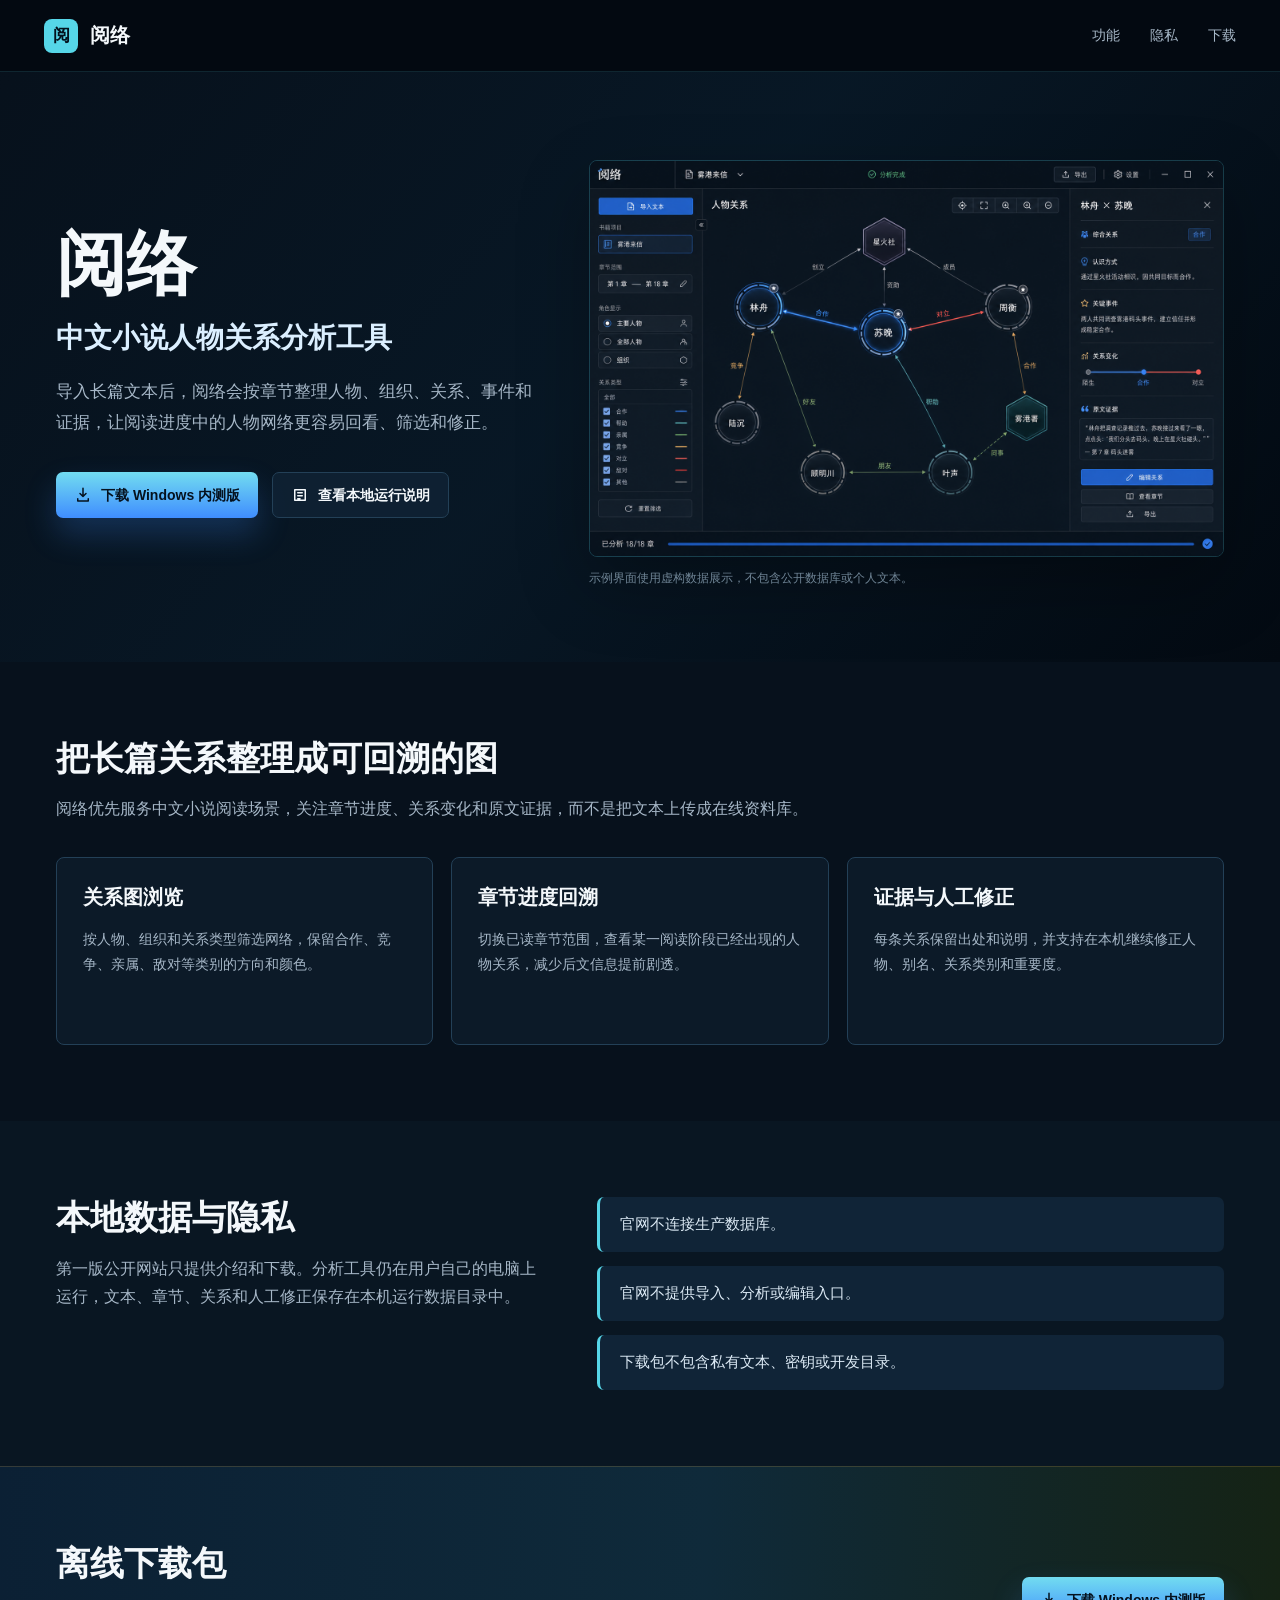
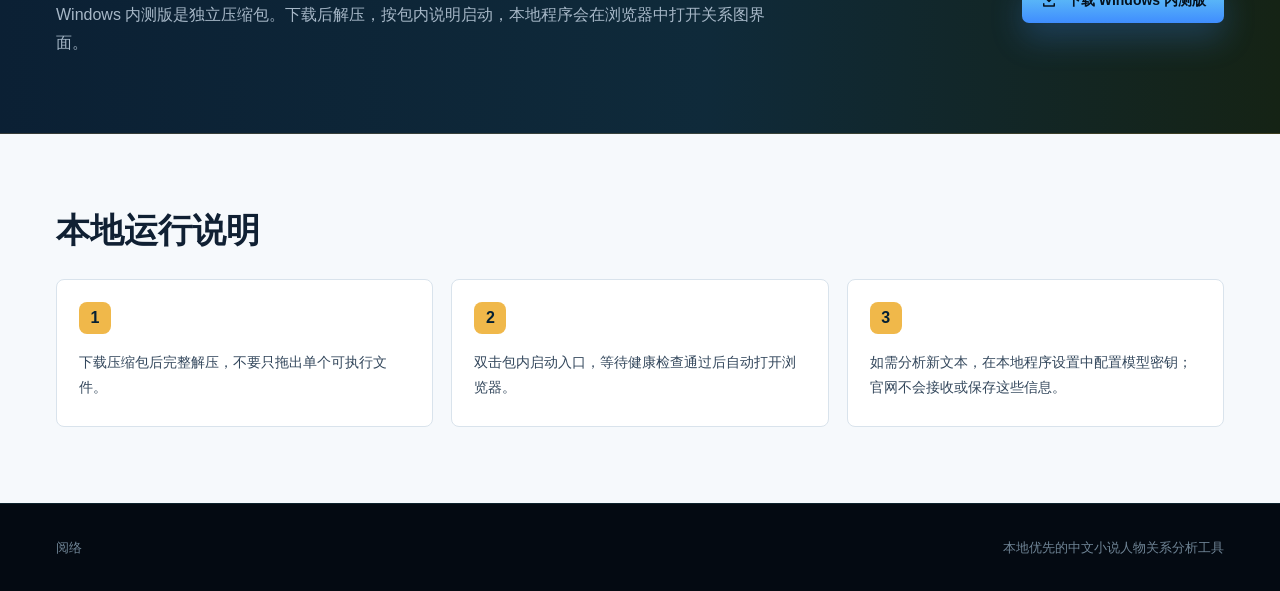
==== index.html @ 1b4cec9a "Publish yueluo.net.cn static site" ====
<!doctype html>
<html lang="zh-CN">
  <head>
    <meta charset="utf-8">
    <meta name="viewport" content="width=device-width, initial-scale=1">
    <title>阅络 - 中文小说人物关系分析工具</title>
    <meta name="description" content="阅络是一款本地运行的中文小说人物关系分析工具，支持章节解析、关系图浏览、阅读进度回溯和 Windows 内测版下载。">
    <meta name="robots" content="index, follow">
    <link rel="canonical" href="https://yueluo.net.cn/">
    <meta property="og:type" content="website">
    <meta property="og:site_name" content="阅络">
    <meta property="og:title" content="阅络 - 中文小说人物关系分析工具">
    <meta property="og:description" content="本地运行的中文小说人物关系分析工具，面向长篇阅读、角色关系梳理和章节进度回溯。">
    <meta property="og:url" content="https://yueluo.net.cn/">
    <meta property="og:image" content="https://yueluo.net.cn/assets/yueluo-product-preview.png">
    <link rel="stylesheet" href="styles.css">
    <script type="application/ld+json">
      {
        "@context": "https://schema.org",
        "@type": "SoftwareApplication",
        "name": "阅络",
        "applicationCategory": "ProductivityApplication",
        "operatingSystem": "Windows",
        "description": "本地运行的中文小说人物关系分析工具，支持关系图浏览、章节进度回溯和离线下载。",
        "url": "https://yueluo.net.cn/",
        "downloadUrl": "https://yueluo.net.cn/downloads/阅络-latest.zip"
      }
    </script>
  </head>
  <body>
    <header class="site-header">
      <a class="brand" href="#top" aria-label="阅络首页">
        <span class="brand-mark" aria-hidden="true">阅</span>
        <span>阅络</span>
      </a>
      <nav class="site-nav" aria-label="主要导航">
        <a href="#features">功能</a>
        <a href="#privacy">隐私</a>
        <a href="#download">下载</a>
      </nav>
    </header>

    <main id="top">
      <section class="hero">
        <div class="hero-copy">
          <h1>阅络</h1>
          <p class="hero-lede">中文小说人物关系分析工具</p>
          <p class="hero-text">导入长篇文本后，阅络会按章节整理人物、组织、关系、事件和证据，让阅读进度中的人物网络更容易回看、筛选和修正。</p>
          <div class="hero-actions" aria-label="下载与说明">
            <a class="button button-primary" href="/downloads/阅络-latest.zip">
              <svg viewBox="0 0 24 24" aria-hidden="true"><path d="M12 3v11m0 0 4-4m-4 4-4-4M5 17v3h14v-3"/></svg>
              下载 Windows 内测版
            </a>
            <a class="button button-secondary" href="#local-run">
              <svg viewBox="0 0 24 24" aria-hidden="true"><path d="M5 5h14v14H5zM9 9h6M9 13h6M9 17h3"/></svg>
              查看本地运行说明
            </a>
          </div>
        </div>
        <figure class="product-frame">
          <img src="assets/yueluo-product-preview.png" alt="阅络关系图界面预览，展示人物节点、关系线和右侧证据面板">
          <figcaption>示例界面使用虚构数据展示，不包含公开数据库或个人文本。</figcaption>
        </figure>
      </section>

      <section id="features" class="section section-dark">
        <div class="section-heading">
          <h2>把长篇关系整理成可回溯的图</h2>
          <p>阅络优先服务中文小说阅读场景，关注章节进度、关系变化和原文证据，而不是把文本上传成在线资料库。</p>
        </div>
        <div class="feature-grid">
          <article class="feature-card">
            <h3>关系图浏览</h3>
            <p>按人物、组织和关系类型筛选网络，保留合作、竞争、亲属、敌对等类别的方向和颜色。</p>
          </article>
          <article class="feature-card">
            <h3>章节进度回溯</h3>
            <p>切换已读章节范围，查看某一阅读阶段已经出现的人物关系，减少后文信息提前剧透。</p>
          </article>
          <article class="feature-card">
            <h3>证据与人工修正</h3>
            <p>每条关系保留出处和说明，并支持在本机继续修正人物、别名、关系类别和重要度。</p>
          </article>
        </div>
      </section>

      <section id="privacy" class="section split-section">
        <div>
          <h2>本地数据与隐私</h2>
          <p>第一版公开网站只提供介绍和下载。分析工具仍在用户自己的电脑上运行，文本、章节、关系和人工修正保存在本机运行数据目录中。</p>
        </div>
        <ul class="privacy-list">
          <li>官网不连接生产数据库。</li>
          <li>官网不提供导入、分析或编辑入口。</li>
          <li>下载包不包含私有文本、密钥或开发目录。</li>
        </ul>
      </section>

      <section id="download" class="section download-panel">
        <div>
          <h2>离线下载包</h2>
          <p>Windows 内测版是独立压缩包。下载后解压，按包内说明启动，本地程序会在浏览器中打开关系图界面。</p>
        </div>
        <a class="button button-primary" href="/downloads/阅络-latest.zip">
          <svg viewBox="0 0 24 24" aria-hidden="true"><path d="M12 3v11m0 0 4-4m-4 4-4-4M5 17v3h14v-3"/></svg>
          下载 Windows 内测版
        </a>
      </section>

      <section id="local-run" class="section section-light">
        <h2>本地运行说明</h2>
        <div class="steps">
          <article>
            <strong>1</strong>
            <p>下载压缩包后完整解压，不要只拖出单个可执行文件。</p>
          </article>
          <article>
            <strong>2</strong>
            <p>双击包内启动入口，等待健康检查通过后自动打开浏览器。</p>
          </article>
          <article>
            <strong>3</strong>
            <p>如需分析新文本，在本地程序设置中配置模型密钥；官网不会接收或保存这些信息。</p>
          </article>
        </div>
      </section>
    </main>

    <footer class="site-footer">
      <span>阅络</span>
      <span>本地优先的中文小说人物关系分析工具</span>
    </footer>
  </body>
</html>
---- styles.css ----
:root {
  color-scheme: dark;
  --bg: #07111c;
  --bg-deep: #040a12;
  --panel: #0c1a28;
  --panel-soft: #102437;
  --line: #234057;
  --text: #f4f8fb;
  --muted: #a6b7c7;
  --subtle: #6f8495;
  --blue: #3f8dff;
  --cyan: #56d6e8;
  --amber: #f0b84a;
  --shadow: rgba(0, 0, 0, 0.28);
}

* {
  box-sizing: border-box;
}

html {
  scroll-behavior: smooth;
}

body {
  margin: 0;
  color: var(--text);
  background: var(--bg-deep);
  font-family: Inter, "Segoe UI", "Microsoft YaHei", Arial, sans-serif;
  letter-spacing: 0;
}

a {
  color: inherit;
  text-decoration: none;
}

.site-header {
  position: sticky;
  top: 0;
  z-index: 10;
  height: 72px;
  display: flex;
  align-items: center;
  justify-content: space-between;
  padding: 0 44px;
  background: rgba(4, 10, 18, 0.86);
  border-bottom: 1px solid rgba(86, 214, 232, 0.14);
  backdrop-filter: blur(18px);
}

.brand {
  display: inline-flex;
  align-items: center;
  gap: 12px;
  font-size: 20px;
  font-weight: 700;
}

.brand-mark {
  width: 34px;
  height: 34px;
  display: grid;
  place-items: center;
  color: #03111d;
  background: var(--cyan);
  border-radius: 8px;
  font-size: 17px;
  font-weight: 800;
}

.site-nav {
  display: flex;
  align-items: center;
  gap: 30px;
  color: var(--muted);
  font-size: 14px;
}

.site-nav a:hover,
.site-nav a:focus-visible {
  color: var(--text);
}

.hero {
  min-height: 590px;
  display: grid;
  grid-template-columns: minmax(360px, 0.86fr) minmax(520px, 1.14fr);
  gap: 54px;
  align-items: center;
  padding: 78px 56px 64px;
  background:
    linear-gradient(130deg, rgba(7, 17, 28, 0.98) 0%, rgba(8, 24, 38, 0.96) 48%, rgba(3, 10, 18, 1) 100%);
}

.hero-copy {
  max-width: 610px;
}

.hero h1 {
  margin: 0;
  font-size: 70px;
  line-height: 0.98;
  font-weight: 800;
}

.hero-lede {
  margin: 22px 0 0;
  color: #dbefff;
  font-size: 28px;
  line-height: 1.25;
  font-weight: 700;
}

.hero-text {
  margin: 22px 0 0;
  max-width: 560px;
  color: var(--muted);
  font-size: 17px;
  line-height: 1.8;
}

.hero-actions {
  margin-top: 34px;
  display: flex;
  flex-wrap: wrap;
  gap: 14px;
}

.button {
  min-height: 46px;
  display: inline-flex;
  align-items: center;
  justify-content: center;
  gap: 9px;
  padding: 0 18px;
  border-radius: 7px;
  font-size: 14px;
  font-weight: 700;
  line-height: 1;
  transition: transform 160ms ease, border-color 160ms ease, background 160ms ease;
}

.button svg {
  width: 18px;
  height: 18px;
  fill: none;
  stroke: currentColor;
  stroke-width: 2;
  stroke-linecap: round;
  stroke-linejoin: round;
}

.button:hover,
.button:focus-visible {
  transform: translateY(-1px);
}

.button-primary {
  color: #05121f;
  background: linear-gradient(180deg, #72dcf0 0%, #3f8dff 100%);
  box-shadow: 0 16px 32px rgba(63, 141, 255, 0.24);
}

.button-secondary {
  color: var(--text);
  border: 1px solid var(--line);
  background: rgba(16, 36, 55, 0.76);
}

.product-frame {
  margin: 0;
}

.product-frame img {
  width: 100%;
  display: block;
  aspect-ratio: 16 / 10;
  object-fit: cover;
  object-position: center;
  border: 1px solid rgba(86, 214, 232, 0.22);
  border-radius: 8px;
  box-shadow: 0 28px 70px var(--shadow);
}

.product-frame figcaption {
  margin-top: 12px;
  color: var(--subtle);
  font-size: 12px;
  line-height: 1.6;
}

.section {
  padding: 76px 56px;
}

.section-dark {
  background: var(--bg);
}

.section-light {
  color: #102033;
  background: #f6f9fc;
}

.section-heading {
  max-width: 760px;
}

.section h2 {
  margin: 0;
  font-size: 34px;
  line-height: 1.22;
}

.section-heading p,
.split-section p,
.download-panel p {
  margin: 16px 0 0;
  color: var(--muted);
  font-size: 16px;
  line-height: 1.75;
}

.section-light h2,
.section-light p {
  color: #102033;
}

.feature-grid {
  margin-top: 34px;
  display: grid;
  grid-template-columns: repeat(3, minmax(0, 1fr));
  gap: 18px;
}

.feature-card {
  min-height: 188px;
  padding: 26px;
  background: var(--panel);
  border: 1px solid var(--line);
  border-radius: 8px;
}

.feature-card h3 {
  margin: 0;
  font-size: 20px;
  line-height: 1.35;
}

.feature-card p {
  margin: 16px 0 0;
  color: var(--muted);
  font-size: 14px;
  line-height: 1.75;
}

.split-section {
  display: grid;
  grid-template-columns: minmax(320px, 0.88fr) minmax(360px, 1.12fr);
  gap: 48px;
  align-items: start;
  background: #091622;
}

.privacy-list {
  margin: 0;
  padding: 0;
  display: grid;
  gap: 14px;
  list-style: none;
}

.privacy-list li {
  padding: 18px 20px;
  color: #dceaf5;
  background: var(--panel-soft);
  border-left: 3px solid var(--cyan);
  border-radius: 7px;
  font-size: 15px;
}

.download-panel {
  display: flex;
  align-items: center;
  justify-content: space-between;
  gap: 30px;
  background: linear-gradient(90deg, #0b2034 0%, #0f2a3a 55%, #152315 100%);
  border-top: 1px solid rgba(240, 184, 74, 0.18);
  border-bottom: 1px solid rgba(240, 184, 74, 0.18);
}

.download-panel p {
  max-width: 720px;
}

.steps {
  margin-top: 28px;
  display: grid;
  grid-template-columns: repeat(3, minmax(0, 1fr));
  gap: 18px;
}

.steps article {
  min-height: 148px;
  padding: 22px;
  background: #ffffff;
  border: 1px solid #d9e3ec;
  border-radius: 8px;
}

.steps strong {
  width: 32px;
  height: 32px;
  display: grid;
  place-items: center;
  color: #052034;
  background: var(--amber);
  border-radius: 8px;
}

.steps p {
  margin: 16px 0 0;
  color: #33475c;
  font-size: 14px;
  line-height: 1.75;
}

.site-footer {
  min-height: 88px;
  display: flex;
  align-items: center;
  justify-content: space-between;
  gap: 24px;
  padding: 0 56px;
  color: var(--subtle);
  background: var(--bg-deep);
  border-top: 1px solid rgba(86, 214, 232, 0.12);
  font-size: 13px;
}

.not-found {
  min-height: 100vh;
  display: grid;
  align-content: center;
  gap: 34px;
  padding: 44px;
  background: var(--bg-deep);
}

.not-found section {
  max-width: 560px;
}

.not-found h1 {
  margin: 0;
  font-size: 44px;
  line-height: 1.1;
}

.not-found p {
  margin: 18px 0 26px;
  color: var(--muted);
  font-size: 16px;
  line-height: 1.8;
}

@media (max-width: 980px) {
  .site-header {
    padding: 0 24px;
  }

  .site-nav {
    gap: 18px;
  }

  .hero {
    min-height: auto;
    grid-template-columns: 1fr;
    gap: 34px;
    padding: 58px 24px 44px;
  }

  .hero h1 {
    font-size: 52px;
  }

  .hero-lede {
    font-size: 23px;
  }

  .section {
    padding: 56px 24px;
  }

  .feature-grid,
  .split-section,
  .steps {
    grid-template-columns: 1fr;
  }

  .download-panel {
    align-items: flex-start;
    flex-direction: column;
  }
}

@media (max-width: 620px) {
  .site-header {
    height: auto;
    min-height: 68px;
    align-items: flex-start;
    flex-direction: column;
    justify-content: center;
    gap: 12px;
    padding-top: 14px;
    padding-bottom: 14px;
  }

  .site-nav {
    width: 100%;
    justify-content: space-between;
  }

  .hero-actions {
    flex-direction: column;
    margin-top: 24px;
  }

  .button {
    width: 100%;
  }

  .hero h1 {
    font-size: 44px;
  }

  .hero-lede {
    font-size: 21px;
  }

  .hero-text {
    font-size: 15px;
  }

  .product-frame figcaption {
    margin-top: 8px;
    font-size: 11px;
  }

  .section h2 {
    font-size: 27px;
  }

  .site-footer {
    align-items: flex-start;
    flex-direction: column;
    justify-content: center;
    padding: 24px;
  }

  .not-found {
    padding: 28px 24px;
  }

  .not-found h1 {
    font-size: 34px;
  }
}

@media (prefers-reduced-motion: reduce) {
  html {
    scroll-behavior: auto;
  }

  .button {
    transition: none;
  }
}
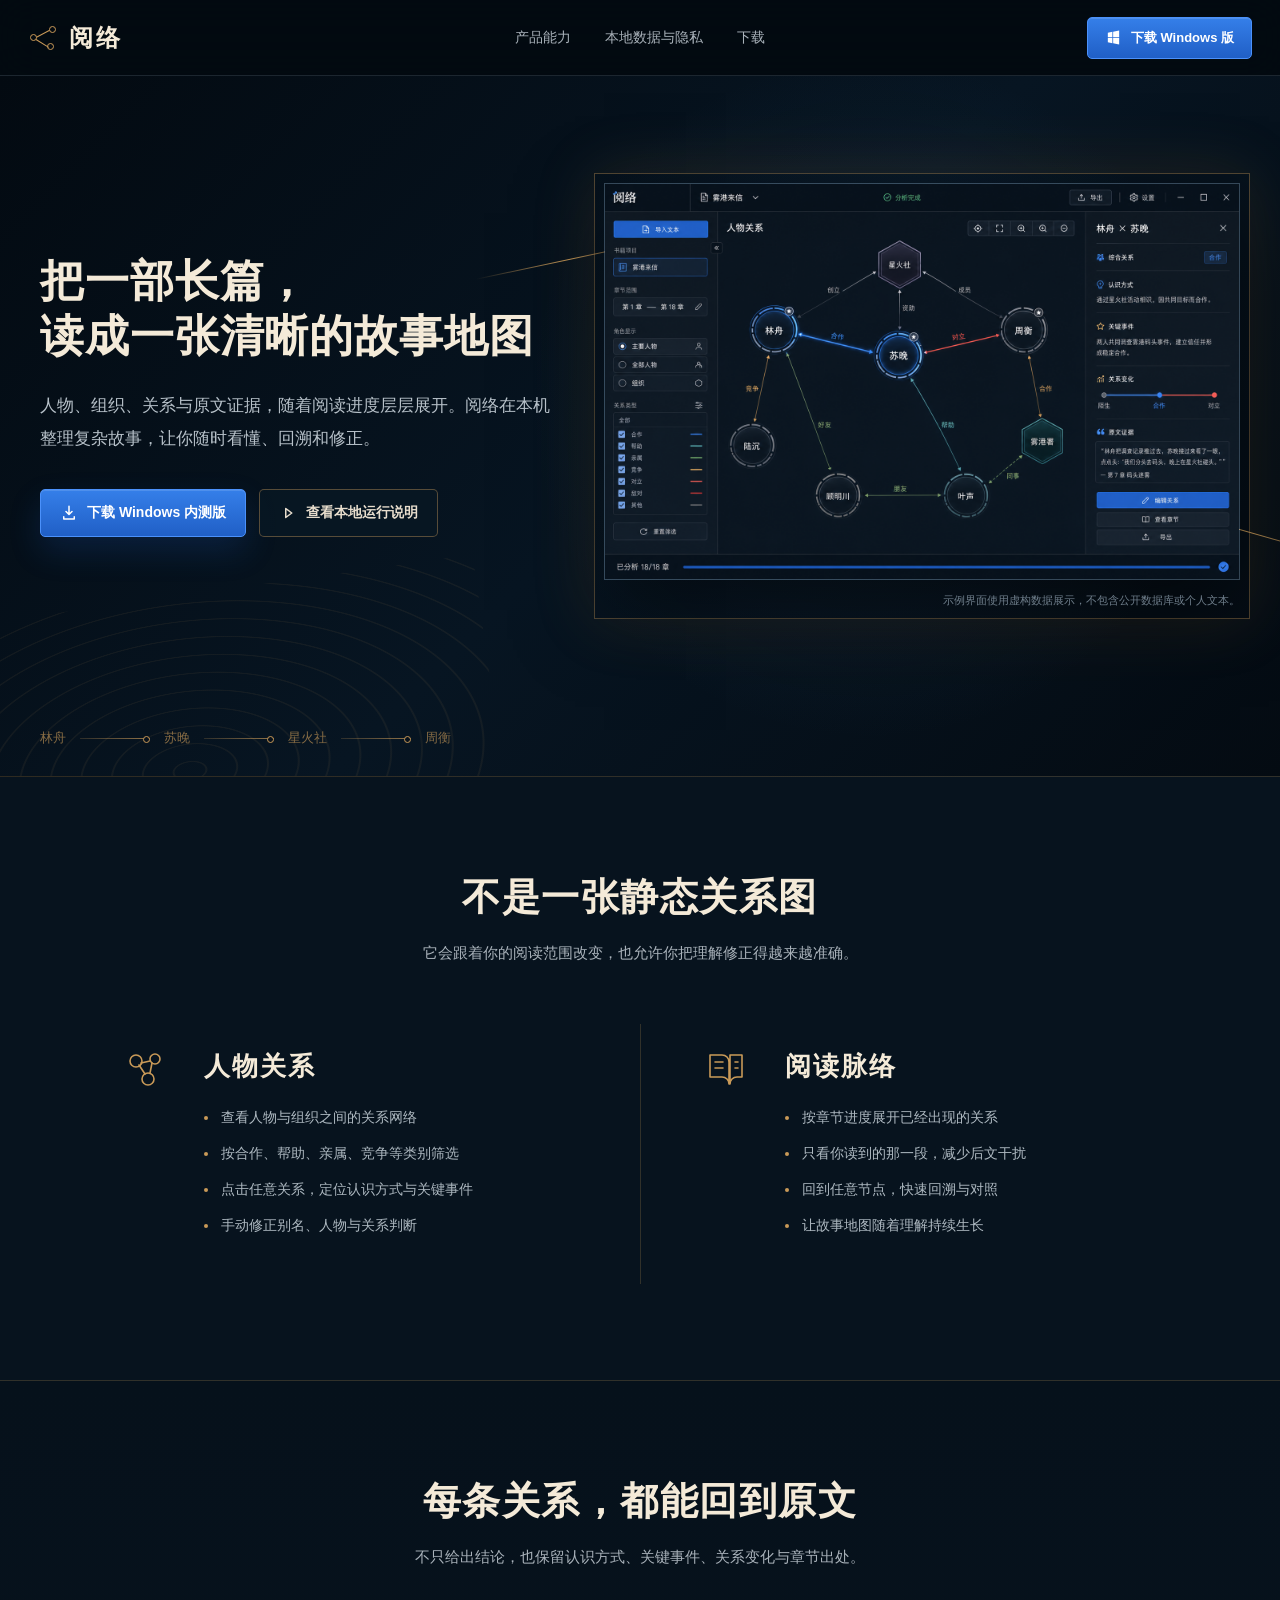
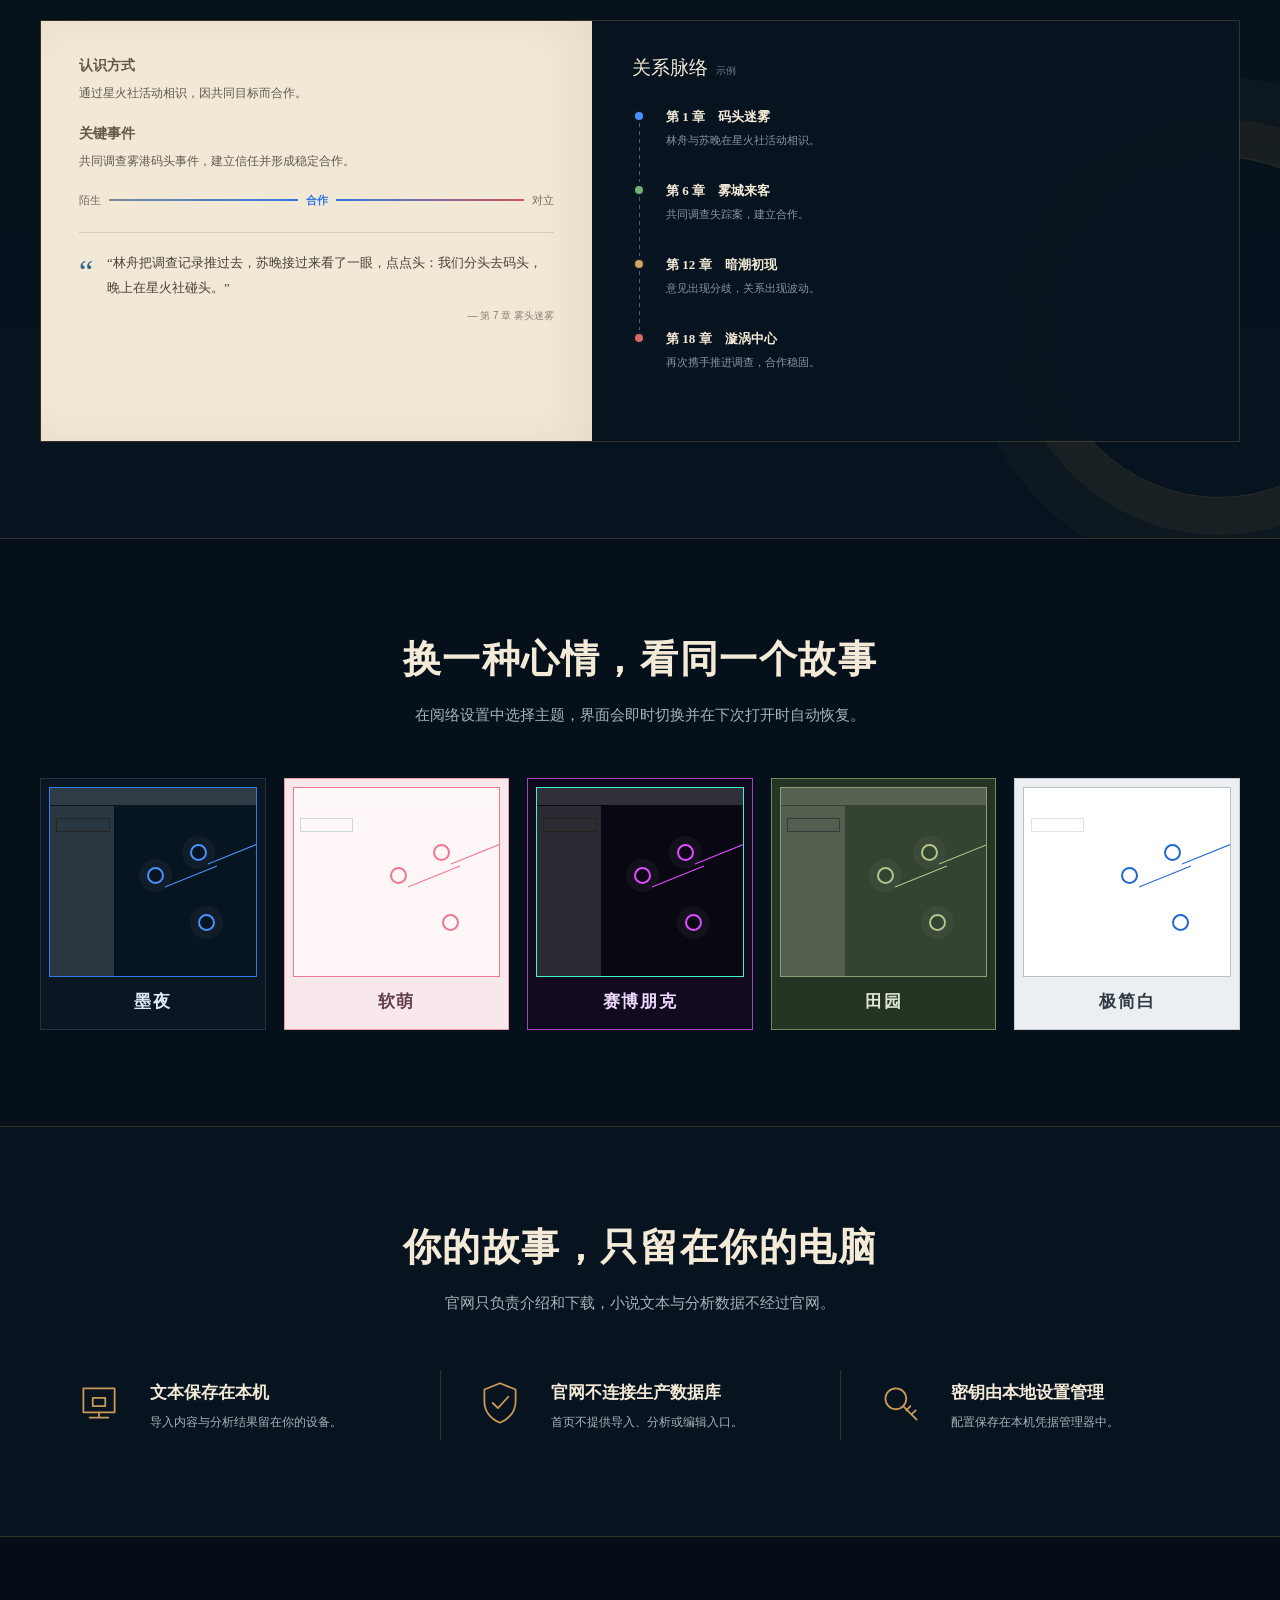
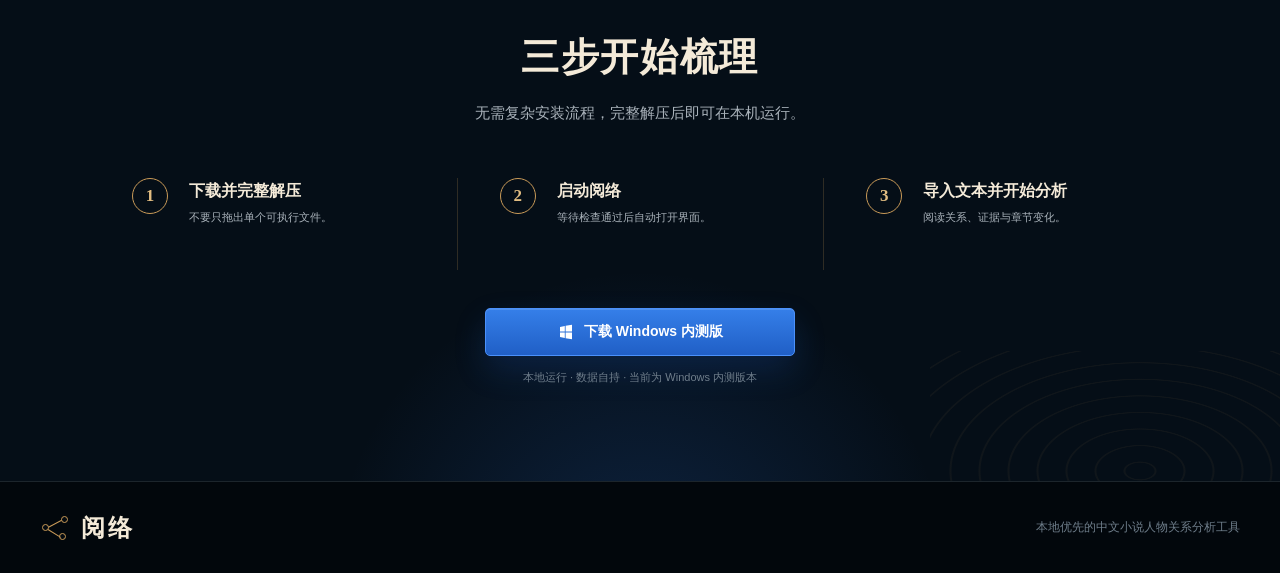
==== commit 1935a4d1: "Publish yueluo.net.cn static site" ====
--- a/index.html
+++ b/index.html
@@ -3,14 +3,15 @@
   <head>
     <meta charset="utf-8">
     <meta name="viewport" content="width=device-width, initial-scale=1">
+    <meta name="theme-color" content="#07111c">
     <title>阅络 - 中文小说人物关系分析工具</title>
-    <meta name="description" content="阅络是一款本地运行的中文小说人物关系分析工具，支持章节解析、关系图浏览、阅读进度回溯和 Windows 内测版下载。">
+    <meta name="description" content="阅络是一款本地运行的中文小说关系梳理工具，支持人物与组织关系图、章节进度筛选、原文证据回溯、人工修正和多套界面主题。">
     <meta name="robots" content="index, follow">
     <link rel="canonical" href="https://yueluo.net.cn/">
     <meta property="og:type" content="website">
     <meta property="og:site_name" content="阅络">
-    <meta property="og:title" content="阅络 - 中文小说人物关系分析工具">
-    <meta property="og:description" content="本地运行的中文小说人物关系分析工具，面向长篇阅读、角色关系梳理和章节进度回溯。">
+    <meta property="og:title" content="阅络 - 把长篇小说读成清晰的故事地图">
+    <meta property="og:description" content="人物、组织、关系与原文证据，随着阅读进度层层展开。">
     <meta property="og:url" content="https://yueluo.net.cn/">
     <meta property="og:image" content="https://yueluo.net.cn/assets/yueluo-product-preview.png">
     <link rel="stylesheet" href="styles.css">
@@ -21,7 +22,7 @@
         "name": "阅络",
         "applicationCategory": "ProductivityApplication",
         "operatingSystem": "Windows",
-        "description": "本地运行的中文小说人物关系分析工具，支持关系图浏览、章节进度回溯和离线下载。",
+        "description": "本地运行的中文小说人物关系梳理工具，支持关系图浏览、章节进度回溯、原文证据和界面主题。",
         "url": "https://yueluo.net.cn/",
         "downloadUrl": "https://yueluo.net.cn/downloads/阅络-latest.zip"
       }
@@ -30,104 +31,169 @@
   <body>
     <header class="site-header">
       <a class="brand" href="#top" aria-label="阅络首页">
-        <span class="brand-mark" aria-hidden="true">阅</span>
-        <span>阅络</span>
+        <span class="brand-mark" aria-hidden="true"><i></i><i></i><i></i></span>
+        <span class="brand-name">阅络</span>
       </a>
       <nav class="site-nav" aria-label="主要导航">
-        <a href="#features">功能</a>
-        <a href="#privacy">隐私</a>
+        <a href="#capabilities">产品能力</a>
+        <a href="#privacy">本地数据与隐私</a>
         <a href="#download">下载</a>
       </nav>
+      <a class="header-download" href="https://yueluo.net.cn/downloads/阅络-latest.zip">
+        <svg viewBox="0 0 24 24" aria-hidden="true"><path d="M4 5.2 10.4 4v7.4H4V5.2Zm7.5-1.4L20 2.2v9.2h-8.5V3.8ZM4 12.5h6.4V20L4 18.8v-6.3Zm7.5 0H20v9.3l-8.5-1.6v-7.7Z"/></svg>
+        下载 Windows 版
+      </a>
     </header>
 
     <main id="top">
       <section class="hero">
-        <div class="hero-copy">
-          <h1>阅络</h1>
-          <p class="hero-lede">中文小说人物关系分析工具</p>
-          <p class="hero-text">导入长篇文本后，阅络会按章节整理人物、组织、关系、事件和证据，让阅读进度中的人物网络更容易回看、筛选和修正。</p>
-          <div class="hero-actions" aria-label="下载与说明">
-            <a class="button button-primary" href="/downloads/阅络-latest.zip">
-              <svg viewBox="0 0 24 24" aria-hidden="true"><path d="M12 3v11m0 0 4-4m-4 4-4-4M5 17v3h14v-3"/></svg>
-              下载 Windows 内测版
-            </a>
-            <a class="button button-secondary" href="#local-run">
-              <svg viewBox="0 0 24 24" aria-hidden="true"><path d="M5 5h14v14H5zM9 9h6M9 13h6M9 17h3"/></svg>
-              查看本地运行说明
-            </a>
+        <div class="hero-grid">
+          <div class="hero-copy">
+            <h1>把一部长篇，<br>读成一张清晰的故事地图</h1>
+            <p>人物、组织、关系与原文证据，随着阅读进度层层展开。阅络在本机整理复杂故事，让你随时看懂、回溯和修正。</p>
+            <div class="hero-actions" aria-label="下载与产品介绍">
+              <a class="button button-primary" href="https://yueluo.net.cn/downloads/阅络-latest.zip">
+                <svg viewBox="0 0 24 24" aria-hidden="true"><path d="M12 3v11m0 0 4-4m-4 4-4-4M5 17v3h14v-3"/></svg>
+                下载 Windows 内测版
+              </a>
+              <a class="button button-secondary" href="#download">
+                <svg viewBox="0 0 24 24" aria-hidden="true"><path d="m9 6 8 6-8 6V6Z"/></svg>
+                查看本地运行说明
+              </a>
+            </div>
           </div>
-        </div>
-        <figure class="product-frame">
-          <img src="assets/yueluo-product-preview.png" alt="阅络关系图界面预览，展示人物节点、关系线和右侧证据面板">
-          <figcaption>示例界面使用虚构数据展示，不包含公开数据库或个人文本。</figcaption>
-        </figure>
-      </section>
-
-      <section id="features" class="section section-dark">
-        <div class="section-heading">
-          <h2>把长篇关系整理成可回溯的图</h2>
-          <p>阅络优先服务中文小说阅读场景，关注章节进度、关系变化和原文证据，而不是把文本上传成在线资料库。</p>
-        </div>
-        <div class="feature-grid">
-          <article class="feature-card">
-            <h3>关系图浏览</h3>
-            <p>按人物、组织和关系类型筛选网络，保留合作、竞争、亲属、敌对等类别的方向和颜色。</p>
-          </article>
-          <article class="feature-card">
-            <h3>章节进度回溯</h3>
-            <p>切换已读章节范围，查看某一阅读阶段已经出现的人物关系，减少后文信息提前剧透。</p>
-          </article>
-          <article class="feature-card">
-            <h3>证据与人工修正</h3>
-            <p>每条关系保留出处和说明，并支持在本机继续修正人物、别名、关系类别和重要度。</p>
-          </article>
-        </div>
-      </section>
-
-      <section id="privacy" class="section split-section">
-        <div>
-          <h2>本地数据与隐私</h2>
-          <p>第一版公开网站只提供介绍和下载。分析工具仍在用户自己的电脑上运行，文本、章节、关系和人工修正保存在本机运行数据目录中。</p>
-        </div>
-        <ul class="privacy-list">
-          <li>官网不连接生产数据库。</li>
-          <li>官网不提供导入、分析或编辑入口。</li>
-          <li>下载包不包含私有文本、密钥或开发目录。</li>
-        </ul>
-      </section>
-
-      <section id="download" class="section download-panel">
-        <div>
-          <h2>离线下载包</h2>
-          <p>Windows 内测版是独立压缩包。下载后解压，按包内说明启动，本地程序会在浏览器中打开关系图界面。</p>
-        </div>
-        <a class="button button-primary" href="/downloads/阅络-latest.zip">
-          <svg viewBox="0 0 24 24" aria-hidden="true"><path d="M12 3v11m0 0 4-4m-4 4-4-4M5 17v3h14v-3"/></svg>
+
+          <figure class="product-stage">
+            <span class="stage-line stage-line-one" aria-hidden="true"></span>
+            <span class="stage-line stage-line-two" aria-hidden="true"></span>
+            <img src="assets/yueluo-product-preview.png" alt="阅络关系图界面预览，展示人物节点、关系线和右侧原文证据面板">
+            <figcaption>示例界面使用虚构数据展示，不包含公开数据库或个人文本。</figcaption>
+          </figure>
+        </div>
+        <div class="story-rail" aria-hidden="true">
+          <span>林舟</span><i></i><span>苏晚</span><i></i><span>星火社</span><i></i><span>周衡</span>
+        </div>
+      </section>
+
+      <section id="capabilities" class="section capability-section">
+        <div class="section-heading centered">
+          <h2>不是一张静态关系图</h2>
+          <p>它会跟着你的阅读范围改变，也允许你把理解修正得越来越准确。</p>
+        </div>
+        <div class="capability-columns">
+          <article>
+            <div class="line-icon" aria-hidden="true">
+              <svg viewBox="0 0 48 48"><circle cx="15" cy="16" r="6"/><circle cx="34" cy="14" r="5"/><circle cx="27" cy="34" r="6"/><path d="m20 18 9-2m-11 4 6 9m7-11-2 10"/></svg>
+            </div>
+            <div>
+              <h3>人物关系</h3>
+              <ul>
+                <li>查看人物与组织之间的关系网络</li>
+                <li>按合作、帮助、亲属、竞争等类别筛选</li>
+                <li>点击任意关系，定位认识方式与关键事件</li>
+                <li>手动修正别名、人物与关系判断</li>
+              </ul>
+            </div>
+          </article>
+          <article>
+            <div class="line-icon" aria-hidden="true">
+              <svg viewBox="0 0 48 48"><path d="M8 10h12c4 0 7 3 7 7v22c0-4-3-7-7-7H8V10Zm32 0H28v29c0-4 3-7 7-7h5V10Z"/><path d="M13 17h8m-8 6h8m12-6h3m-3 6h3"/></svg>
+            </div>
+            <div>
+              <h3>阅读脉络</h3>
+              <ul>
+                <li>按章节进度展开已经出现的关系</li>
+                <li>只看你读到的那一段，减少后文干扰</li>
+                <li>回到任意节点，快速回溯与对照</li>
+                <li>让故事地图随着理解持续生长</li>
+              </ul>
+            </div>
+          </article>
+        </div>
+      </section>
+
+      <section class="section evidence-section">
+        <div class="section-heading centered">
+          <h2>每条关系，都能回到原文</h2>
+          <p>不只给出结论，也保留认识方式、关键事件、关系变化与章节出处。</p>
+        </div>
+        <div class="evidence-layout">
+          <article class="reading-note">
+            <div class="note-item">
+              <span>认识方式</span>
+              <p>通过星火社活动相识，因共同目标而合作。</p>
+            </div>
+            <div class="note-item">
+              <span>关键事件</span>
+              <p>共同调查雾港码头事件，建立信任并形成稳定合作。</p>
+            </div>
+            <div class="relation-scale" aria-label="关系从陌生发展为合作">
+              <span>陌生</span><i></i><b>合作</b><i></i><span>对立</span>
+            </div>
+            <blockquote>“林舟把调查记录推过去，苏晚接过来看了一眼，点点头：我们分头去码头，晚上在星火社碰头。”</blockquote>
+            <cite>— 第 7 章 雾头迷雾</cite>
+          </article>
+          <article class="timeline-panel">
+            <header><span>关系脉络</span><small>示例</small></header>
+            <ol>
+              <li><i></i><div><strong>第 1 章　码头迷雾</strong><p>林舟与苏晚在星火社活动相识。</p></div></li>
+              <li><i></i><div><strong>第 6 章　雾城来客</strong><p>共同调查失踪案，建立合作。</p></div></li>
+              <li><i></i><div><strong>第 12 章　暗潮初现</strong><p>意见出现分歧，关系出现波动。</p></div></li>
+              <li><i></i><div><strong>第 18 章　漩涡中心</strong><p>再次携手推进调查，合作稳固。</p></div></li>
+            </ol>
+          </article>
+        </div>
+      </section>
+
+      <section class="section theme-section">
+        <div class="section-heading centered">
+          <h2>换一种心情，看同一个故事</h2>
+          <p>在阅络设置中选择主题，界面会即时切换并在下次打开时自动恢复。</p>
+        </div>
+        <div class="theme-showcase" aria-label="阅络界面主题预览">
+          <article class="theme-card theme-ink"><div class="mini-shell"><span></span><i></i><b></b><em></em></div><h3>墨夜</h3></article>
+          <article class="theme-card theme-cute"><div class="mini-shell"><span></span><i></i><b></b><em></em></div><h3>软萌</h3></article>
+          <article class="theme-card theme-cyber"><div class="mini-shell"><span></span><i></i><b></b><em></em></div><h3>赛博朋克</h3></article>
+          <article class="theme-card theme-pastoral"><div class="mini-shell"><span></span><i></i><b></b><em></em></div><h3>田园</h3></article>
+          <article class="theme-card theme-minimal"><div class="mini-shell"><span></span><i></i><b></b><em></em></div><h3>极简白</h3></article>
+        </div>
+      </section>
+
+      <section id="privacy" class="section privacy-section">
+        <div class="section-heading centered">
+          <h2>你的故事，只留在你的电脑</h2>
+          <p>官网只负责介绍和下载，小说文本与分析数据不经过官网。</p>
+        </div>
+        <div class="privacy-rail">
+          <article><svg viewBox="0 0 48 48" aria-hidden="true"><path d="M9 10h30v23H9zM15 38h18M24 33v5"/><path d="M18 19h12v8H18z"/></svg><div><h3>文本保存在本机</h3><p>导入内容与分析结果留在你的设备。</p></div></article>
+          <article><svg viewBox="0 0 48 48" aria-hidden="true"><path d="M24 5 39 11v11c0 10-6 17-15 21C15 39 9 32 9 22V11l15-6Z"/><path d="m17 24 5 5 10-11"/></svg><div><h3>官网不连接生产数据库</h3><p>首页不提供导入、分析或编辑入口。</p></div></article>
+          <article><svg viewBox="0 0 48 48" aria-hidden="true"><circle cx="20" cy="20" r="10"/><path d="m27 27 13 13m-5-5 4-4m-9 0 4-4"/></svg><div><h3>密钥由本地设置管理</h3><p>配置保存在本机凭据管理器中。</p></div></article>
+        </div>
+      </section>
+
+      <section id="download" class="section download-section download-panel">
+        <div class="section-heading centered">
+          <h2>三步开始梳理</h2>
+          <p>无需复杂安装流程，完整解压后即可在本机运行。</p>
+        </div>
+        <ol class="steps">
+          <li><strong>1</strong><div><span>下载并完整解压</span><p>不要只拖出单个可执行文件。</p></div></li>
+          <li><strong>2</strong><div><span>启动阅络</span><p>等待检查通过后自动打开界面。</p></div></li>
+          <li><strong>3</strong><div><span>导入文本并开始分析</span><p>阅读关系、证据与章节变化。</p></div></li>
+        </ol>
+        <a class="button button-primary final-download" href="https://yueluo.net.cn/downloads/阅络-latest.zip">
+          <svg viewBox="0 0 24 24" aria-hidden="true"><path d="M4 5.2 10.4 4v7.4H4V5.2Zm7.5-1.4L20 2.2v9.2h-8.5V3.8ZM4 12.5h6.4V20L4 18.8v-6.3Zm7.5 0H20v9.3l-8.5-1.6v-7.7Z"/></svg>
           下载 Windows 内测版
         </a>
-      </section>
-
-      <section id="local-run" class="section section-light">
-        <h2>本地运行说明</h2>
-        <div class="steps">
-          <article>
-            <strong>1</strong>
-            <p>下载压缩包后完整解压，不要只拖出单个可执行文件。</p>
-          </article>
-          <article>
-            <strong>2</strong>
-            <p>双击包内启动入口，等待健康检查通过后自动打开浏览器。</p>
-          </article>
-          <article>
-            <strong>3</strong>
-            <p>如需分析新文本，在本地程序设置中配置模型密钥；官网不会接收或保存这些信息。</p>
-          </article>
-        </div>
+        <p class="download-note">本地运行 · 数据自持 · 当前为 Windows 内测版本</p>
       </section>
     </main>
 
     <footer class="site-footer">
-      <span>阅络</span>
+      <a class="brand" href="#top" aria-label="返回顶部">
+        <span class="brand-mark" aria-hidden="true"><i></i><i></i><i></i></span>
+        <span class="brand-name">阅络</span>
+      </a>
       <span>本地优先的中文小说人物关系分析工具</span>
     </footer>
   </body>
--- a/styles.css
+++ b/styles.css
@@ -1,479 +1,256 @@
 :root {
   color-scheme: dark;
-  --bg: #07111c;
-  --bg-deep: #040a12;
-  --panel: #0c1a28;
-  --panel-soft: #102437;
-  --line: #234057;
-  --text: #f4f8fb;
-  --muted: #a6b7c7;
-  --subtle: #6f8495;
-  --blue: #3f8dff;
-  --cyan: #56d6e8;
-  --amber: #f0b84a;
-  --shadow: rgba(0, 0, 0, 0.28);
-}
-
-* {
-  box-sizing: border-box;
-}
-
-html {
-  scroll-behavior: smooth;
-}
-
-body {
-  margin: 0;
-  color: var(--text);
-  background: var(--bg-deep);
-  font-family: Inter, "Segoe UI", "Microsoft YaHei", Arial, sans-serif;
-  letter-spacing: 0;
-}
-
-a {
-  color: inherit;
-  text-decoration: none;
-}
+  --ink: #07111c;
+  --ink-deep: #030a11;
+  --ink-soft: #0b1925;
+  --paper: #f2e8d6;
+  --paper-deep: #decdb0;
+  --text: #f4ead8;
+  --muted: #a9b2ba;
+  --subtle: #6f7e8b;
+  --blue: #2f78e5;
+  --blue-bright: #4b91fb;
+  --gold: #c99a58;
+  --gold-soft: #e2bd82;
+  --line: rgba(201, 154, 88, 0.22);
+  --line-cool: rgba(143, 169, 190, 0.18);
+  --serif: "Noto Serif SC", "Songti SC", "STSong", "SimSun", serif;
+  --sans: Inter, "Segoe UI", "Microsoft YaHei UI", "Microsoft YaHei", sans-serif;
+}
+
+* { box-sizing: border-box; }
+html { scroll-behavior: smooth; scroll-padding-top: 76px; }
+body { margin: 0; color: var(--text); background: var(--ink-deep); font-family: var(--sans); text-rendering: optimizeLegibility; }
+a { color: inherit; text-decoration: none; }
+svg { display: block; }
 
 .site-header {
+  height: 76px;
+  padding: 0 max(28px, calc((100vw - 1440px) / 2));
   position: sticky;
   top: 0;
-  z-index: 10;
-  height: 72px;
-  display: flex;
+  z-index: 50;
+  display: grid;
+  grid-template-columns: 1fr auto 1fr;
   align-items: center;
-  justify-content: space-between;
-  padding: 0 44px;
-  background: rgba(4, 10, 18, 0.86);
-  border-bottom: 1px solid rgba(86, 214, 232, 0.14);
-  backdrop-filter: blur(18px);
-}
-
-.brand {
-  display: inline-flex;
-  align-items: center;
-  gap: 12px;
-  font-size: 20px;
-  font-weight: 700;
-}
-
-.brand-mark {
-  width: 34px;
-  height: 34px;
-  display: grid;
-  place-items: center;
-  color: #03111d;
-  background: var(--cyan);
-  border-radius: 8px;
-  font-size: 17px;
-  font-weight: 800;
-}
-
-.site-nav {
-  display: flex;
-  align-items: center;
-  gap: 30px;
-  color: var(--muted);
-  font-size: 14px;
-}
-
+  gap: 36px;
+  background: rgba(3, 10, 17, 0.9);
+  border-bottom: 1px solid var(--line-cool);
+  backdrop-filter: blur(20px);
+}
+
+.brand { display: inline-flex; align-items: center; gap: 11px; width: fit-content; }
+.brand-name { font-family: var(--serif); font-size: 24px; font-weight: 700; letter-spacing: 0.12em; }
+.brand-mark { width: 30px; height: 30px; position: relative; display: block; }
+.brand-mark i { width: 7px; height: 7px; position: absolute; border: 1px solid var(--gold); border-radius: 50%; background: var(--ink-deep); }
+.brand-mark i:nth-child(1) { left: 2px; top: 11px; }
+.brand-mark i:nth-child(2) { right: 2px; top: 3px; }
+.brand-mark i:nth-child(3) { right: 4px; bottom: 3px; }
+.brand-mark::before,
+.brand-mark::after { content: ""; height: 1px; position: absolute; left: 8px; background: var(--gold); transform-origin: left center; }
+.brand-mark::before { width: 16px; top: 14px; transform: rotate(-28deg); }
+.brand-mark::after { width: 15px; top: 16px; transform: rotate(32deg); }
+
+.site-nav { display: flex; align-items: center; gap: 34px; color: var(--muted); font-size: 14px; }
+.site-nav a { position: relative; padding: 28px 0; }
+.site-nav a::after { content: ""; height: 2px; position: absolute; left: 50%; right: 50%; bottom: 18px; background: var(--gold); transition: left 180ms ease, right 180ms ease; }
 .site-nav a:hover,
-.site-nav a:focus-visible {
-  color: var(--text);
-}
-
-.hero {
-  min-height: 590px;
-  display: grid;
-  grid-template-columns: minmax(360px, 0.86fr) minmax(520px, 1.14fr);
-  gap: 54px;
-  align-items: center;
-  padding: 78px 56px 64px;
-  background:
-    linear-gradient(130deg, rgba(7, 17, 28, 0.98) 0%, rgba(8, 24, 38, 0.96) 48%, rgba(3, 10, 18, 1) 100%);
-}
-
-.hero-copy {
-  max-width: 610px;
-}
-
-.hero h1 {
-  margin: 0;
-  font-size: 70px;
-  line-height: 0.98;
-  font-weight: 800;
-}
-
-.hero-lede {
-  margin: 22px 0 0;
-  color: #dbefff;
-  font-size: 28px;
-  line-height: 1.25;
-  font-weight: 700;
-}
-
-.hero-text {
-  margin: 22px 0 0;
-  max-width: 560px;
-  color: var(--muted);
-  font-size: 17px;
-  line-height: 1.8;
-}
-
-.hero-actions {
-  margin-top: 34px;
-  display: flex;
-  flex-wrap: wrap;
-  gap: 14px;
-}
-
-.button {
-  min-height: 46px;
-  display: inline-flex;
-  align-items: center;
-  justify-content: center;
-  gap: 9px;
-  padding: 0 18px;
-  border-radius: 7px;
-  font-size: 14px;
-  font-weight: 700;
-  line-height: 1;
-  transition: transform 160ms ease, border-color 160ms ease, background 160ms ease;
-}
-
-.button svg {
-  width: 18px;
-  height: 18px;
-  fill: none;
-  stroke: currentColor;
-  stroke-width: 2;
-  stroke-linecap: round;
-  stroke-linejoin: round;
-}
-
+.site-nav a:focus-visible { color: var(--text); }
+.site-nav a:hover::after,
+.site-nav a:focus-visible::after { left: 0; right: 0; }
+
+.header-download { justify-self: end; min-height: 42px; padding: 0 17px; display: inline-flex; align-items: center; gap: 9px; color: white; background: linear-gradient(180deg, #357fe9, #205fc6); border: 1px solid #4b91fb; border-radius: 5px; box-shadow: inset 0 1px rgba(255,255,255,.13); font-size: 13px; font-weight: 700; }
+.header-download svg { width: 17px; height: 17px; fill: currentColor; }
+
+.hero { min-height: 700px; position: relative; overflow: hidden; background: radial-gradient(circle at 68% 46%, rgba(40, 99, 146, .14), transparent 36%), linear-gradient(135deg, #030a11 0%, #071522 52%, #040b12 100%); border-bottom: 1px solid var(--line); }
+.hero::before { content: ""; width: 620px; height: 350px; position: absolute; left: -120px; bottom: -170px; opacity: .35; background: repeating-radial-gradient(ellipse at center, transparent 0 15px, rgba(201,154,88,.2) 16px 17px, transparent 18px 31px); transform: rotate(-8deg); }
+.hero-grid { max-width: 1440px; min-height: 624px; margin: 0 auto; padding: 76px 40px 60px; display: grid; grid-template-columns: minmax(500px, .9fr) minmax(560px, 1.1fr); align-items: center; gap: 44px; }
+.hero-copy { position: relative; z-index: 2; }
+.hero h1 { margin: 0; max-width: 620px; font-family: var(--serif); font-size: clamp(44px, 3.4vw, 60px); font-weight: 700; line-height: 1.24; letter-spacing: .02em; text-wrap: balance; }
+.hero-copy > p { max-width: 580px; margin: 26px 0 0; color: #b7c1c9; font-size: 17px; line-height: 1.9; }
+.hero-actions { margin-top: 34px; display: flex; flex-wrap: wrap; gap: 13px; }
+.button { min-height: 48px; padding: 0 19px; display: inline-flex; align-items: center; justify-content: center; gap: 9px; border: 1px solid transparent; border-radius: 5px; font-size: 14px; font-weight: 700; transition: transform 160ms ease, background 160ms ease, border-color 160ms ease, box-shadow 160ms ease; }
 .button:hover,
-.button:focus-visible {
-  transform: translateY(-1px);
-}
-
-.button-primary {
-  color: #05121f;
-  background: linear-gradient(180deg, #72dcf0 0%, #3f8dff 100%);
-  box-shadow: 0 16px 32px rgba(63, 141, 255, 0.24);
-}
-
-.button-secondary {
-  color: var(--text);
-  border: 1px solid var(--line);
-  background: rgba(16, 36, 55, 0.76);
-}
-
-.product-frame {
-  margin: 0;
-}
-
-.product-frame img {
-  width: 100%;
-  display: block;
-  aspect-ratio: 16 / 10;
-  object-fit: cover;
-  object-position: center;
-  border: 1px solid rgba(86, 214, 232, 0.22);
-  border-radius: 8px;
-  box-shadow: 0 28px 70px var(--shadow);
-}
-
-.product-frame figcaption {
-  margin-top: 12px;
-  color: var(--subtle);
-  font-size: 12px;
-  line-height: 1.6;
-}
-
-.section {
-  padding: 76px 56px;
-}
-
-.section-dark {
-  background: var(--bg);
-}
-
-.section-light {
-  color: #102033;
-  background: #f6f9fc;
-}
-
-.section-heading {
-  max-width: 760px;
-}
-
-.section h2 {
-  margin: 0;
-  font-size: 34px;
-  line-height: 1.22;
-}
-
-.section-heading p,
-.split-section p,
-.download-panel p {
-  margin: 16px 0 0;
-  color: var(--muted);
-  font-size: 16px;
-  line-height: 1.75;
-}
-
-.section-light h2,
-.section-light p {
-  color: #102033;
-}
-
-.feature-grid {
-  margin-top: 34px;
-  display: grid;
-  grid-template-columns: repeat(3, minmax(0, 1fr));
-  gap: 18px;
-}
-
-.feature-card {
-  min-height: 188px;
-  padding: 26px;
-  background: var(--panel);
-  border: 1px solid var(--line);
-  border-radius: 8px;
-}
-
-.feature-card h3 {
-  margin: 0;
-  font-size: 20px;
-  line-height: 1.35;
-}
-
-.feature-card p {
-  margin: 16px 0 0;
-  color: var(--muted);
-  font-size: 14px;
-  line-height: 1.75;
-}
-
-.split-section {
-  display: grid;
-  grid-template-columns: minmax(320px, 0.88fr) minmax(360px, 1.12fr);
-  gap: 48px;
-  align-items: start;
-  background: #091622;
-}
-
-.privacy-list {
-  margin: 0;
-  padding: 0;
-  display: grid;
-  gap: 14px;
-  list-style: none;
-}
-
-.privacy-list li {
-  padding: 18px 20px;
-  color: #dceaf5;
-  background: var(--panel-soft);
-  border-left: 3px solid var(--cyan);
-  border-radius: 7px;
-  font-size: 15px;
-}
-
-.download-panel {
-  display: flex;
-  align-items: center;
-  justify-content: space-between;
-  gap: 30px;
-  background: linear-gradient(90deg, #0b2034 0%, #0f2a3a 55%, #152315 100%);
-  border-top: 1px solid rgba(240, 184, 74, 0.18);
-  border-bottom: 1px solid rgba(240, 184, 74, 0.18);
-}
-
-.download-panel p {
-  max-width: 720px;
-}
-
-.steps {
-  margin-top: 28px;
-  display: grid;
-  grid-template-columns: repeat(3, minmax(0, 1fr));
-  gap: 18px;
-}
-
-.steps article {
-  min-height: 148px;
-  padding: 22px;
-  background: #ffffff;
-  border: 1px solid #d9e3ec;
-  border-radius: 8px;
-}
-
-.steps strong {
-  width: 32px;
-  height: 32px;
-  display: grid;
-  place-items: center;
-  color: #052034;
-  background: var(--amber);
-  border-radius: 8px;
-}
-
-.steps p {
-  margin: 16px 0 0;
-  color: #33475c;
-  font-size: 14px;
-  line-height: 1.75;
-}
-
-.site-footer {
-  min-height: 88px;
-  display: flex;
-  align-items: center;
-  justify-content: space-between;
-  gap: 24px;
-  padding: 0 56px;
-  color: var(--subtle);
-  background: var(--bg-deep);
-  border-top: 1px solid rgba(86, 214, 232, 0.12);
-  font-size: 13px;
-}
-
-.not-found {
-  min-height: 100vh;
-  display: grid;
-  align-content: center;
-  gap: 34px;
-  padding: 44px;
-  background: var(--bg-deep);
-}
-
-.not-found section {
-  max-width: 560px;
-}
-
-.not-found h1 {
-  margin: 0;
-  font-size: 44px;
-  line-height: 1.1;
-}
-
-.not-found p {
-  margin: 18px 0 26px;
-  color: var(--muted);
-  font-size: 16px;
-  line-height: 1.8;
-}
-
-@media (max-width: 980px) {
-  .site-header {
-    padding: 0 24px;
-  }
-
-  .site-nav {
-    gap: 18px;
-  }
-
-  .hero {
-    min-height: auto;
-    grid-template-columns: 1fr;
-    gap: 34px;
-    padding: 58px 24px 44px;
-  }
-
-  .hero h1 {
-    font-size: 52px;
-  }
-
-  .hero-lede {
-    font-size: 23px;
-  }
-
-  .section {
-    padding: 56px 24px;
-  }
-
-  .feature-grid,
-  .split-section,
-  .steps {
-    grid-template-columns: 1fr;
-  }
-
-  .download-panel {
-    align-items: flex-start;
-    flex-direction: column;
-  }
-}
-
-@media (max-width: 620px) {
-  .site-header {
-    height: auto;
-    min-height: 68px;
-    align-items: flex-start;
-    flex-direction: column;
-    justify-content: center;
-    gap: 12px;
-    padding-top: 14px;
-    padding-bottom: 14px;
-  }
-
-  .site-nav {
-    width: 100%;
-    justify-content: space-between;
-  }
-
-  .hero-actions {
-    flex-direction: column;
-    margin-top: 24px;
-  }
-
-  .button {
-    width: 100%;
-  }
-
-  .hero h1 {
-    font-size: 44px;
-  }
-
-  .hero-lede {
-    font-size: 21px;
-  }
-
-  .hero-text {
-    font-size: 15px;
-  }
-
-  .product-frame figcaption {
-    margin-top: 8px;
-    font-size: 11px;
-  }
-
-  .section h2 {
-    font-size: 27px;
-  }
-
-  .site-footer {
-    align-items: flex-start;
-    flex-direction: column;
-    justify-content: center;
-    padding: 24px;
-  }
-
-  .not-found {
-    padding: 28px 24px;
-  }
-
-  .not-found h1 {
-    font-size: 34px;
-  }
+.button:focus-visible,
+.header-download:hover,
+.header-download:focus-visible { transform: translateY(-2px); }
+.button svg { width: 18px; height: 18px; fill: none; stroke: currentColor; stroke-width: 2; stroke-linecap: round; stroke-linejoin: round; }
+.button-primary { color: white; background: linear-gradient(180deg, #357fe9, #205fc6); border-color: #4b91fb; box-shadow: 0 14px 32px rgba(32, 95, 198, .2), inset 0 1px rgba(255,255,255,.13); }
+.button-primary:hover { box-shadow: 0 18px 40px rgba(32, 95, 198, .32), inset 0 1px rgba(255,255,255,.13); }
+.button-secondary { color: #e7ddcd; background: rgba(9, 24, 36, .76); border-color: rgba(201, 154, 88, .42); }
+.button-secondary:hover { background: rgba(16, 38, 55, .88); border-color: var(--gold); }
+
+.product-stage { margin: 0; position: relative; z-index: 1; }
+.product-stage::before { content: ""; position: absolute; inset: -10px; z-index: -1; border: 1px solid rgba(201,154,88,.4); box-shadow: 0 0 60px rgba(201,154,88,.15); }
+.product-stage img { width: 100%; display: block; aspect-ratio: 16/10; object-fit: cover; border: 1px solid rgba(128, 161, 187, .38); box-shadow: 0 30px 80px rgba(0,0,0,.52); }
+.product-stage figcaption { margin-top: 12px; color: var(--subtle); text-align: right; font-size: 11px; line-height: 1.6; }
+.stage-line { position: absolute; z-index: -1; display: block; height: 1px; background: linear-gradient(90deg, transparent, var(--gold), transparent); }
+.stage-line::after { content: ""; width: 7px; height: 7px; position: absolute; top: -3px; border-radius: 50%; background: var(--gold-soft); box-shadow: 0 0 16px var(--gold); }
+.stage-line-one { width: 190px; left: -130px; top: 18%; transform: rotate(-12deg); }
+.stage-line-two { width: 180px; right: -100px; bottom: 18%; transform: rotate(16deg); }
+.stage-line-one::after { right: 20%; }
+.stage-line-two::after { left: 32%; }
+.story-rail { height: 76px; max-width: 1440px; margin: 0 auto; padding: 0 40px; display: flex; align-items: center; gap: 14px; color: rgba(201,154,88,.65); font-family: var(--serif); font-size: 13px; }
+.story-rail i { width: 70px; height: 1px; position: relative; background: linear-gradient(90deg, rgba(201,154,88,.2), rgba(201,154,88,.72)); }
+.story-rail i::after { content: ""; width: 5px; height: 5px; position: absolute; right: 0; top: -2px; border: 1px solid var(--gold); border-radius: 50%; background: var(--ink); }
+
+.section { padding: 96px 40px; }
+.section-heading { max-width: 720px; }
+.section-heading.centered { margin: 0 auto; text-align: center; }
+.section h2 { margin: 0; font-family: var(--serif); font-size: clamp(34px, 3vw, 48px); line-height: 1.3; letter-spacing: .04em; }
+.section-heading p { margin: 16px 0 0; color: var(--muted); font-size: 15px; line-height: 1.8; }
+
+.capability-section { background: #07131e; border-bottom: 1px solid var(--line); }
+.capability-columns { max-width: 1160px; margin: 58px auto 0; display: grid; grid-template-columns: 1fr 1fr; }
+.capability-columns article { min-height: 260px; padding: 18px 58px; display: grid; grid-template-columns: 62px 1fr; gap: 24px; }
+.capability-columns article + article { border-left: 1px solid var(--line); }
+.line-icon { width: 54px; height: 54px; display: grid; place-items: center; color: var(--gold); }
+.line-icon svg { width: 48px; height: 48px; fill: none; stroke: currentColor; stroke-width: 1.6; stroke-linecap: round; stroke-linejoin: round; }
+.capability-columns h3 { margin: 7px 0 22px; font-family: var(--serif); font-size: 26px; letter-spacing: .08em; }
+.capability-columns ul { margin: 0; padding: 0; display: grid; gap: 13px; color: #aeb9c1; list-style: none; font-size: 14px; line-height: 1.65; }
+.capability-columns li { padding-left: 17px; position: relative; }
+.capability-columns li::before { content: ""; width: 4px; height: 4px; position: absolute; left: 0; top: .72em; border-radius: 50%; background: var(--gold); }
+
+.evidence-section { position: relative; overflow: hidden; background: linear-gradient(180deg, #06111b, #07131e); border-bottom: 1px solid var(--line); }
+.evidence-section::after { content: ""; width: 340px; height: 340px; position: absolute; right: -110px; bottom: 40px; opacity: .2; border: 1px solid var(--gold); border-radius: 50%; box-shadow: 0 0 0 36px transparent, 0 0 0 37px rgba(201,154,88,.35), 0 0 0 78px transparent, 0 0 0 79px rgba(201,154,88,.2); }
+.evidence-layout { max-width: 1240px; margin: 50px auto 0; display: grid; grid-template-columns: .92fr 1.08fr; position: relative; z-index: 1; border: 1px solid var(--line); }
+.reading-note { min-height: 420px; padding: 35px 38px; color: #3b3a36; background: var(--paper); box-shadow: inset -18px 0 40px rgba(104, 82, 50, .08); }
+.note-item { padding-bottom: 20px; }
+.note-item span { color: #635845; font-family: var(--serif); font-size: 14px; font-weight: 700; }
+.note-item p { margin: 8px 0 0; color: #5e5a52; font-size: 12px; line-height: 1.75; }
+.relation-scale { margin: 1px 0 24px; display: grid; grid-template-columns: auto 1fr auto 1fr auto; align-items: center; gap: 8px; color: #736b60; font-size: 11px; }
+.relation-scale i { height: 2px; background: linear-gradient(90deg, #7d8b9b, #2f78e5); }
+.relation-scale i:nth-of-type(2) { background: linear-gradient(90deg, #2f78e5, #d15a5a); }
+.relation-scale b { color: #2f78e5; font-weight: 700; }
+.reading-note blockquote { margin: 0; padding: 18px 0 0 28px; position: relative; color: #46413a; border-top: 1px solid rgba(90, 78, 60, .18); font-family: var(--serif); font-size: 13px; line-height: 1.9; }
+.reading-note blockquote::before { content: "“"; position: absolute; left: 0; top: 8px; color: #2f668d; font-size: 32px; }
+.reading-note cite { display: block; margin-top: 9px; color: #8b8173; text-align: right; font-size: 10px; font-style: normal; }
+.timeline-panel { min-height: 420px; padding: 34px 40px; background: rgba(7, 19, 30, .9); }
+.timeline-panel header { display: flex; align-items: baseline; gap: 8px; font-family: var(--serif); font-size: 19px; }
+.timeline-panel header small { color: var(--subtle); font-family: var(--sans); font-size: 10px; }
+.timeline-panel ol { margin: 26px 0 0; padding: 0; display: grid; gap: 0; list-style: none; }
+.timeline-panel li { min-height: 74px; padding-left: 34px; position: relative; }
+.timeline-panel li::before { content: ""; width: 1px; position: absolute; left: 7px; top: 16px; bottom: -1px; background: repeating-linear-gradient(to bottom, rgba(145,168,187,.5) 0 4px, transparent 4px 8px); }
+.timeline-panel li:last-child::before { display: none; }
+.timeline-panel li > i { width: 14px; height: 14px; position: absolute; left: 0; top: 2px; border: 3px solid #0a1824; border-radius: 50%; background: var(--blue-bright); }
+.timeline-panel li:nth-child(2) > i { background: #78af79; }
+.timeline-panel li:nth-child(3) > i { background: #d7a35c; }
+.timeline-panel li:nth-child(4) > i { background: #dc6767; }
+.timeline-panel strong { font-family: var(--serif); font-size: 13px; font-weight: 600; }
+.timeline-panel p { margin: 6px 0 0; color: #8797a3; font-size: 11px; line-height: 1.6; }
+
+.theme-section { background: #06101a; border-bottom: 1px solid var(--line); }
+.theme-showcase { max-width: 1260px; margin: 50px auto 0; display: grid; grid-template-columns: repeat(5, 1fr); gap: 18px; }
+.theme-card { margin: 0; padding: 8px 8px 16px; border: 1px solid var(--line-cool); background: #0a1723; transition: transform 180ms ease, border-color 180ms ease, box-shadow 180ms ease; }
+.theme-card:hover { transform: translateY(-7px); border-color: var(--gold); box-shadow: 0 20px 44px rgba(0,0,0,.28); }
+.theme-card h3 { margin: 13px 0 0; text-align: center; font-family: var(--serif); font-size: 17px; font-weight: 600; letter-spacing: .1em; }
+.mini-shell { height: 190px; position: relative; overflow: hidden; border: 1px solid currentColor; background: currentColor; }
+.mini-shell::before { content: ""; width: 31%; position: absolute; inset: 18px auto 0 0; opacity: .14; background: #fff; }
+.mini-shell::after { content: ""; height: 17px; position: absolute; inset: 0 0 auto; opacity: .16; background: #fff; }
+.mini-shell span { width: 26%; height: 14px; position: absolute; left: 3%; top: 30px; border: 1px solid currentColor; filter: invert(1); opacity: .5; }
+.mini-shell i,
+.mini-shell b,
+.mini-shell em { width: 17px; height: 17px; position: absolute; border: 2px solid; border-radius: 50%; background: transparent; box-shadow: 0 0 0 8px rgba(255,255,255,.04); }
+.mini-shell i { left: 47%; top: 42%; }
+.mini-shell b { left: 68%; top: 30%; }
+.mini-shell em { left: 72%; top: 67%; }
+.mini-shell i::after,
+.mini-shell b::after { content: ""; width: 56px; height: 1px; position: absolute; left: 14px; top: 7px; background: currentColor; transform: rotate(-22deg); }
+.theme-ink { color: #dceaf6; }.theme-ink .mini-shell { background: #071521; border-color: #2e7df4; }.theme-ink .mini-shell i,.theme-ink .mini-shell b,.theme-ink .mini-shell em { color: #4b91fb; }
+.theme-cute { color: #633f4b; background: #f8e7eb; border-color: #ed9aac; }.theme-cute .mini-shell { background: #fff6f7; border-color: #ee7894; }.theme-cute .mini-shell i,.theme-cute .mini-shell b,.theme-cute .mini-shell em { color: #ee7894; }
+.theme-cyber { color: #f0d9ff; background: #120b20; border-color: #a742c7; }.theme-cyber .mini-shell { background: #090712; border-color: #37f4d3; }.theme-cyber .mini-shell i,.theme-cyber .mini-shell b,.theme-cyber .mini-shell em { color: #e04cff; }
+.theme-pastoral { color: #dfe8d6; background: #263423; border-color: #718a62; }.theme-pastoral .mini-shell { background: #354331; border-color: #8aa174; }.theme-pastoral .mini-shell i,.theme-pastoral .mini-shell b,.theme-pastoral .mini-shell em { color: #abc98d; }
+.theme-minimal { color: #303a43; background: #eceff2; border-color: #c7cdd3; }.theme-minimal .mini-shell { background: #fff; border-color: #b7c1ca; }.theme-minimal .mini-shell i,.theme-minimal .mini-shell b,.theme-minimal .mini-shell em { color: #2367d1; }
+
+.privacy-section { position: relative; overflow: hidden; background: #07131e; border-bottom: 1px solid var(--line); }
+.privacy-rail { max-width: 1240px; margin: 54px auto 0; display: grid; grid-template-columns: repeat(3, 1fr); }
+.privacy-rail article { padding: 8px 34px; display: grid; grid-template-columns: 54px 1fr; gap: 22px; }
+.privacy-rail article + article { border-left: 1px solid var(--line); }
+.privacy-rail svg { width: 50px; height: 50px; fill: none; stroke: var(--gold); stroke-width: 1.7; stroke-linecap: round; stroke-linejoin: round; }
+.privacy-rail h3 { margin: 3px 0 8px; font-family: var(--serif); font-size: 17px; }
+.privacy-rail p { margin: 0; color: var(--muted); font-size: 12px; line-height: 1.7; }
+
+.download-section,
+.download-panel { position: relative; overflow: hidden; text-align: center; background: radial-gradient(circle at 50% 118%, rgba(47,120,229,.2), transparent 34%), #050e17; }
+.download-section::before { content: ""; width: 420px; height: 240px; position: absolute; right: -70px; bottom: -110px; opacity: .28; background: repeating-radial-gradient(ellipse at center, transparent 0 14px, rgba(201,154,88,.2) 15px 16px, transparent 17px 29px); }
+.steps { max-width: 1100px; margin: 52px auto 38px; padding: 0; display: grid; grid-template-columns: repeat(3, 1fr); list-style: none; text-align: left; }
+.steps li { min-height: 92px; padding: 0 42px; position: relative; display: grid; grid-template-columns: 42px 1fr; gap: 15px; align-items: start; }
+.steps li + li { border-left: 1px solid var(--line); }
+.steps strong { width: 36px; height: 36px; display: grid; place-items: center; color: var(--gold-soft); border: 1px solid var(--gold); border-radius: 50%; font-family: var(--serif); font-size: 17px; }
+.steps span { display: block; margin-top: 3px; font-family: var(--serif); font-size: 16px; font-weight: 700; }
+.steps p { margin: 7px 0 0; color: var(--muted); font-size: 11px; line-height: 1.6; }
+.final-download { min-width: 310px; }
+.final-download svg { fill: currentColor; stroke: none; }
+.download-note { margin: 14px 0 0; color: var(--subtle); font-size: 11px; }
+
+.site-footer { min-height: 92px; padding: 0 max(40px, calc((100vw - 1360px) / 2)); display: flex; align-items: center; justify-content: space-between; gap: 24px; color: var(--subtle); background: #02070c; border-top: 1px solid var(--line-cool); font-size: 12px; }
+.site-footer .brand { color: var(--text); }
+
+.not-found { min-height: 100vh; padding: 8vw; display: grid; align-content: center; gap: 42px; background: radial-gradient(circle at 75% 20%, rgba(47,120,229,.12), transparent 34%), var(--ink-deep); }
+.not-found section { max-width: 600px; }
+.not-found h1 { margin: 0; font-family: var(--serif); font-size: 52px; }
+.not-found p { margin: 20px 0 28px; color: var(--muted); font-size: 16px; line-height: 1.8; }
+
+@media (max-width: 1100px) {
+  .site-header { grid-template-columns: 1fr auto; padding: 0 24px; }
+  .site-nav { display: none; }
+  .hero-grid { grid-template-columns: 1fr; padding: 64px 28px 50px; }
+  .hero-copy { max-width: 720px; }
+  .hero h1 { font-size: 54px; }
+  .product-stage { max-width: 900px; }
+  .story-rail { padding: 0 28px; }
+  .theme-showcase { grid-template-columns: repeat(3, 1fr); }
+  .privacy-rail { gap: 28px; }
+  .privacy-rail article { grid-template-columns: 1fr; padding: 0 20px; text-align: center; }
+  .privacy-rail svg { margin: 0 auto; }
+  .steps li { padding: 0 24px; }
+}
+
+@media (max-width: 760px) {
+  html { scroll-padding-top: 66px; }
+  .site-header { height: 66px; }
+  .brand-name { font-size: 21px; }
+  .header-download { min-height: 38px; padding: 0 12px; font-size: 12px; }
+  .header-download svg { display: none; }
+  .hero-grid { padding: 52px 20px 38px; gap: 44px; }
+  .hero h1 { font-size: clamp(38px, 11vw, 50px); }
+  .hero-copy > p { font-size: 15px; }
+  .hero-actions { flex-direction: column; }
+  .hero-actions .button { width: 100%; }
+  .product-stage::before { inset: -5px; }
+  .product-stage figcaption { text-align: left; }
+  .story-rail { height: 66px; padding: 0 20px; overflow: hidden; }
+  .story-rail i { min-width: 34px; }
+  .section { padding: 72px 20px; }
+  .section h2 { font-size: 34px; }
+  .capability-columns { grid-template-columns: 1fr; margin-top: 38px; }
+  .capability-columns article { padding: 30px 8px; grid-template-columns: 48px 1fr; gap: 18px; }
+  .capability-columns article + article { border-left: 0; border-top: 1px solid var(--line); }
+  .line-icon,
+  .line-icon svg { width: 42px; height: 42px; }
+  .evidence-layout { grid-template-columns: 1fr; }
+  .reading-note,
+  .timeline-panel { min-height: auto; padding: 28px 24px; }
+  .theme-showcase { grid-template-columns: repeat(2, 1fr); gap: 12px; }
+  .mini-shell { height: 148px; }
+  .privacy-rail { grid-template-columns: 1fr; }
+  .privacy-rail article + article { padding-top: 28px; border-left: 0; border-top: 1px solid var(--line); }
+  .steps { grid-template-columns: 1fr; gap: 0; }
+  .steps li { min-height: auto; padding: 24px 0; }
+  .steps li + li { border-left: 0; border-top: 1px solid var(--line); }
+  .final-download { width: 100%; min-width: 0; }
+  .site-footer { min-height: 112px; padding: 24px 20px; align-items: flex-start; flex-direction: column; justify-content: center; }
+}
+
+@media (max-width: 460px) {
+  .site-header { padding: 0 16px; }
+  .brand-mark { display: none; }
+  .header-download { padding: 0 10px; }
+  .theme-showcase { grid-template-columns: 1fr; }
+  .mini-shell { height: 180px; }
 }
 
 @media (prefers-reduced-motion: reduce) {
-  html {
-    scroll-behavior: auto;
-  }
-
-  .button {
-    transition: none;
-  }
-}
+  html { scroll-behavior: auto; }
+  *, *::before, *::after { transition-duration: 0.01ms !important; animation-duration: 0.01ms !important; animation-iteration-count: 1 !important; }
+}
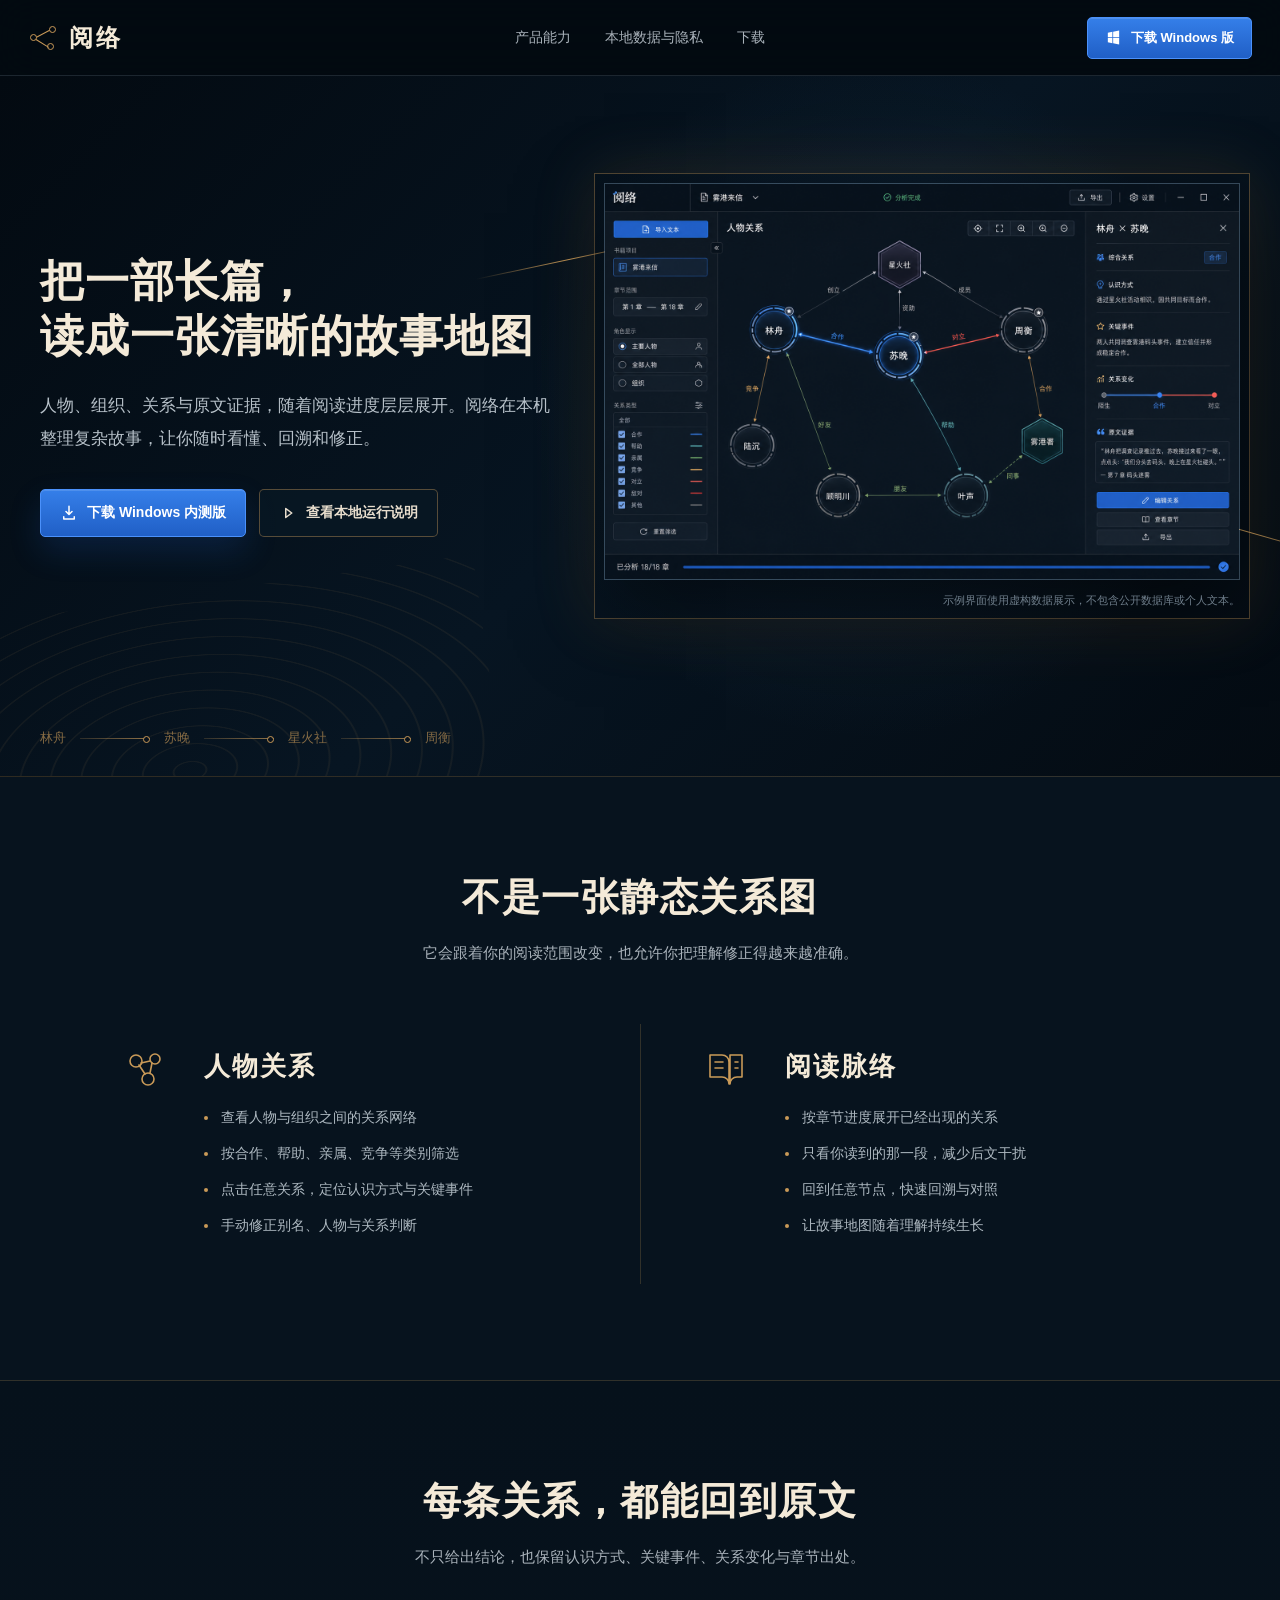
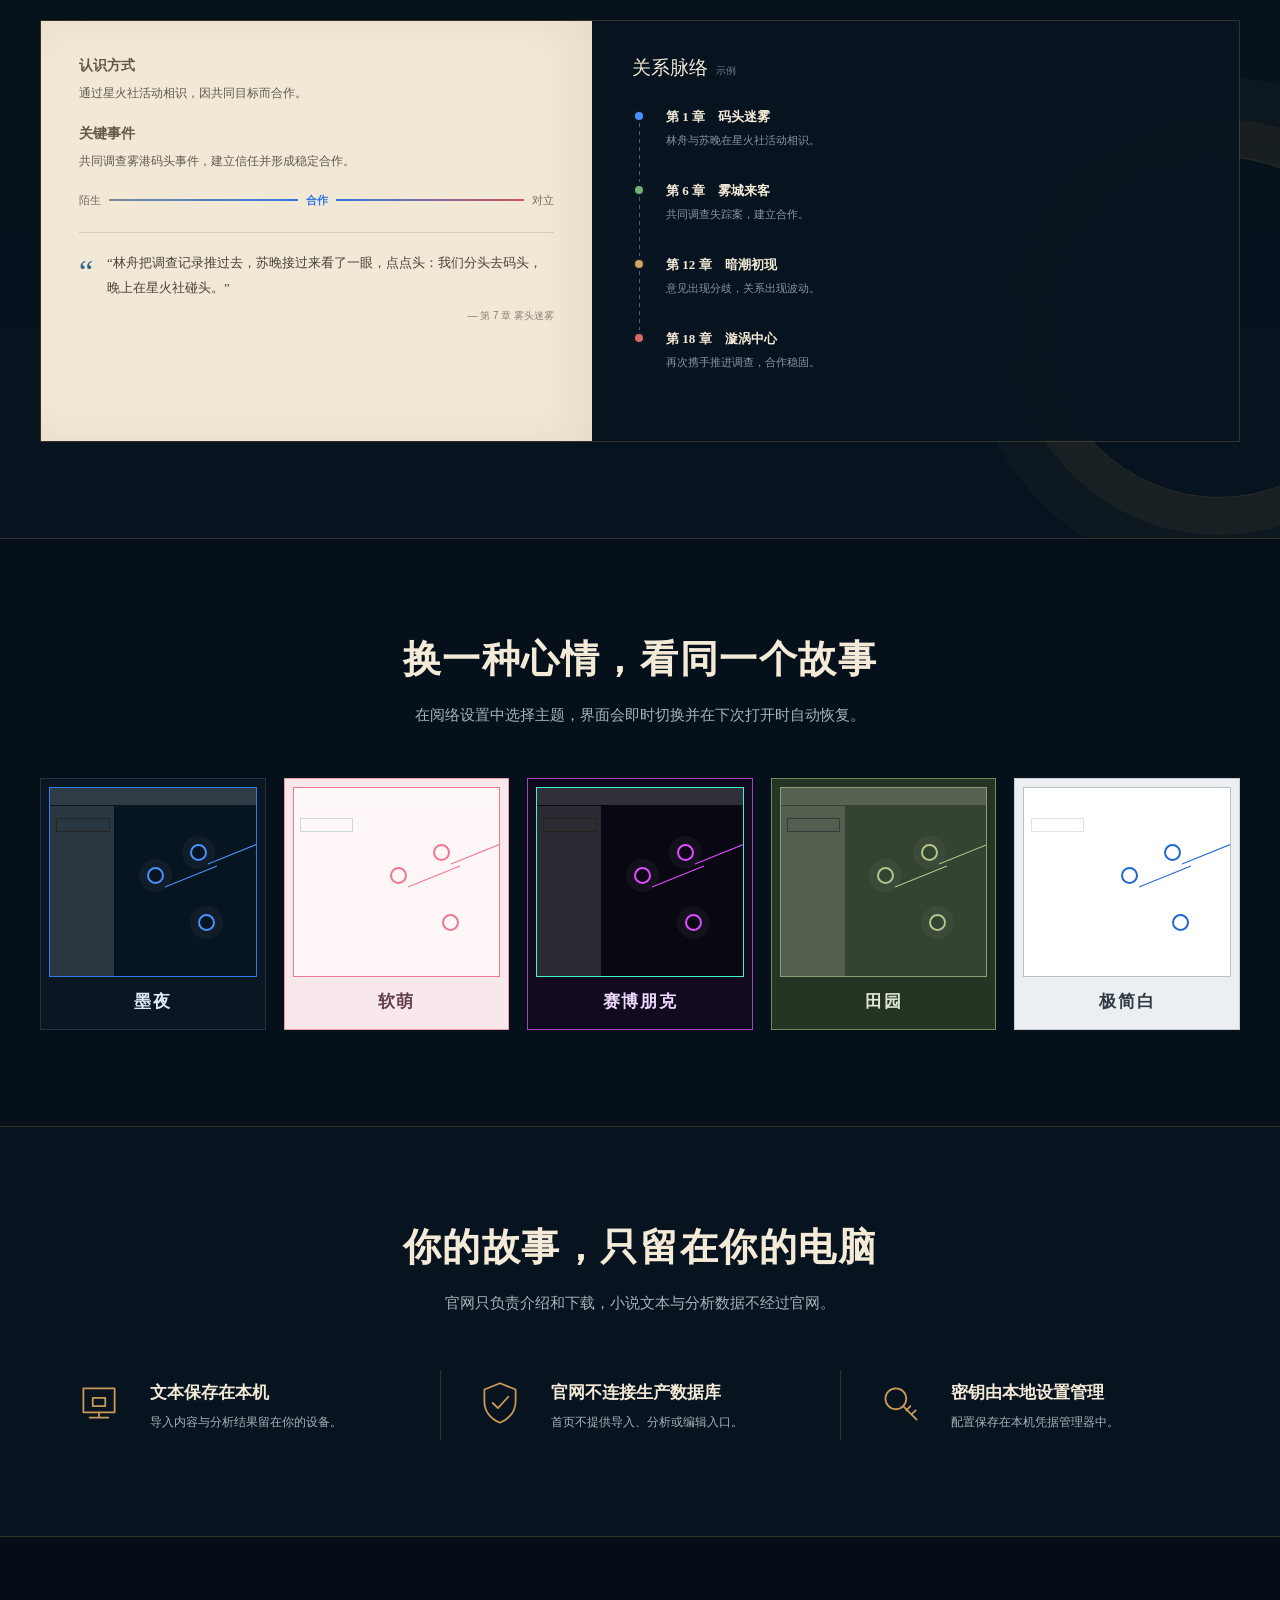
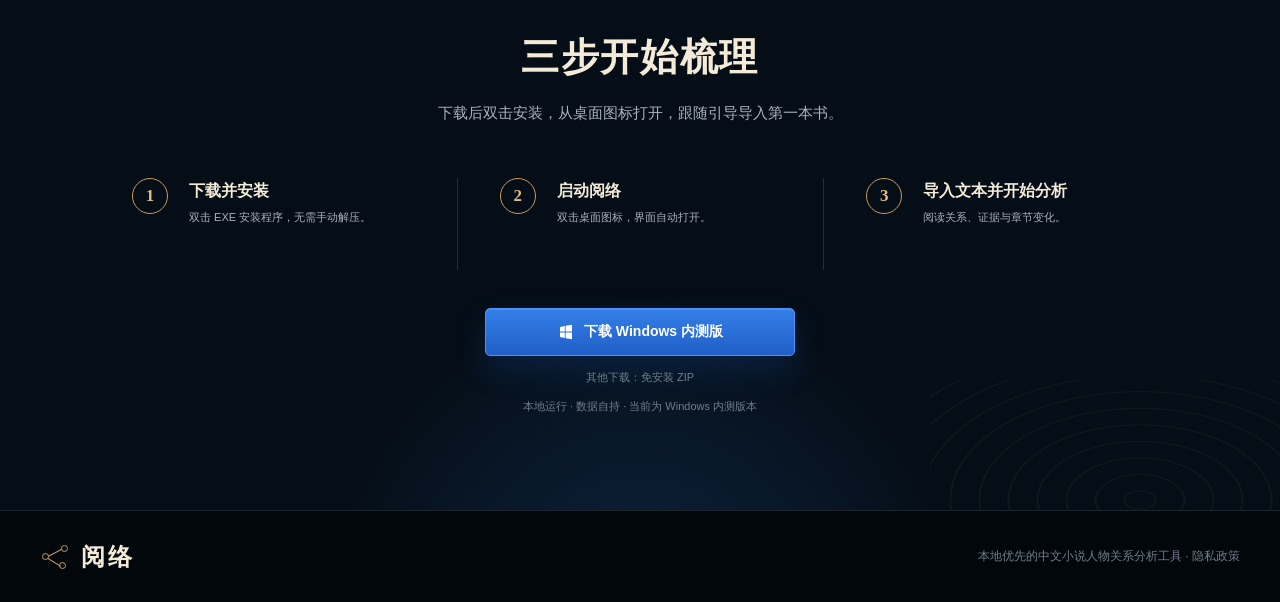
==== commit a45b8e2f: "Publish yueluo.net.cn static site" ====
--- a/index.html
+++ b/index.html
@@ -14,7 +14,13 @@
     <meta property="og:description" content="人物、组织、关系与原文证据，随着阅读进度层层展开。">
     <meta property="og:url" content="https://yueluo.net.cn/">
     <meta property="og:image" content="https://yueluo.net.cn/assets/yueluo-product-preview.png">
-    <link rel="stylesheet" href="styles.css">
+    <style>
+      html { overflow-x: hidden; }
+      .site-header svg, .button svg { width: 18px; height: 18px; }
+      .hero-grid, .product-stage { min-width: 0; max-width: 100%; }
+      .product-stage img { width: 100%; height: auto; display: block; }
+    </style>
+    <link rel="stylesheet" href="/styles.css?v=20260920-1">
     <script type="application/ld+json">
       {
         "@context": "https://schema.org",
@@ -24,7 +30,7 @@
         "operatingSystem": "Windows",
         "description": "本地运行的中文小说人物关系梳理工具，支持关系图浏览、章节进度回溯、原文证据和界面主题。",
         "url": "https://yueluo.net.cn/",
-        "downloadUrl": "https://yueluo.net.cn/downloads/阅络-latest.zip"
+        "downloadUrl": "https://yueluo.net.cn/downloads/阅络安装程序.exe"
       }
     </script>
   </head>
@@ -39,8 +45,8 @@
         <a href="#privacy">本地数据与隐私</a>
         <a href="#download">下载</a>
       </nav>
-      <a class="header-download" href="https://yueluo.net.cn/downloads/阅络-latest.zip">
-        <svg viewBox="0 0 24 24" aria-hidden="true"><path d="M4 5.2 10.4 4v7.4H4V5.2Zm7.5-1.4L20 2.2v9.2h-8.5V3.8ZM4 12.5h6.4V20L4 18.8v-6.3Zm7.5 0H20v9.3l-8.5-1.6v-7.7Z"/></svg>
+      <a class="header-download" href="https://yueluo.net.cn/downloads/阅络安装程序.exe">
+        <svg width="17" height="17" viewBox="0 0 24 24" aria-hidden="true"><path d="M4 5.2 10.4 4v7.4H4V5.2Zm7.5-1.4L20 2.2v9.2h-8.5V3.8ZM4 12.5h6.4V20L4 18.8v-6.3Zm7.5 0H20v9.3l-8.5-1.6v-7.7Z"/></svg>
         下载 Windows 版
       </a>
     </header>
@@ -52,12 +58,12 @@
             <h1>把一部长篇，<br>读成一张清晰的故事地图</h1>
             <p>人物、组织、关系与原文证据，随着阅读进度层层展开。阅络在本机整理复杂故事，让你随时看懂、回溯和修正。</p>
             <div class="hero-actions" aria-label="下载与产品介绍">
-              <a class="button button-primary" href="https://yueluo.net.cn/downloads/阅络-latest.zip">
-                <svg viewBox="0 0 24 24" aria-hidden="true"><path d="M12 3v11m0 0 4-4m-4 4-4-4M5 17v3h14v-3"/></svg>
+              <a class="button button-primary" href="https://yueluo.net.cn/downloads/阅络安装程序.exe">
+                <svg width="18" height="18" viewBox="0 0 24 24" aria-hidden="true"><path d="M12 3v11m0 0 4-4m-4 4-4-4M5 17v3h14v-3"/></svg>
                 下载 Windows 内测版
               </a>
               <a class="button button-secondary" href="#download">
-                <svg viewBox="0 0 24 24" aria-hidden="true"><path d="m9 6 8 6-8 6V6Z"/></svg>
+                <svg width="18" height="18" viewBox="0 0 24 24" aria-hidden="true"><path d="m9 6 8 6-8 6V6Z"/></svg>
                 查看本地运行说明
               </a>
             </div>
@@ -66,7 +72,7 @@
           <figure class="product-stage">
             <span class="stage-line stage-line-one" aria-hidden="true"></span>
             <span class="stage-line stage-line-two" aria-hidden="true"></span>
-            <img src="assets/yueluo-product-preview.png" alt="阅络关系图界面预览，展示人物节点、关系线和右侧原文证据面板">
+            <img width="1586" height="992" src="assets/yueluo-product-preview.png" alt="阅络关系图界面预览，展示人物节点、关系线和右侧原文证据面板">
             <figcaption>示例界面使用虚构数据展示，不包含公开数据库或个人文本。</figcaption>
           </figure>
         </div>
@@ -83,7 +89,7 @@
         <div class="capability-columns">
           <article>
             <div class="line-icon" aria-hidden="true">
-              <svg viewBox="0 0 48 48"><circle cx="15" cy="16" r="6"/><circle cx="34" cy="14" r="5"/><circle cx="27" cy="34" r="6"/><path d="m20 18 9-2m-11 4 6 9m7-11-2 10"/></svg>
+              <svg width="48" height="48" viewBox="0 0 48 48"><circle cx="15" cy="16" r="6"/><circle cx="34" cy="14" r="5"/><circle cx="27" cy="34" r="6"/><path d="m20 18 9-2m-11 4 6 9m7-11-2 10"/></svg>
             </div>
             <div>
               <h3>人物关系</h3>
@@ -97,7 +103,7 @@
           </article>
           <article>
             <div class="line-icon" aria-hidden="true">
-              <svg viewBox="0 0 48 48"><path d="M8 10h12c4 0 7 3 7 7v22c0-4-3-7-7-7H8V10Zm32 0H28v29c0-4 3-7 7-7h5V10Z"/><path d="M13 17h8m-8 6h8m12-6h3m-3 6h3"/></svg>
+              <svg width="48" height="48" viewBox="0 0 48 48"><path d="M8 10h12c4 0 7 3 7 7v22c0-4-3-7-7-7H8V10Zm32 0H28v29c0-4 3-7 7-7h5V10Z"/><path d="M13 17h8m-8 6h8m12-6h3m-3 6h3"/></svg>
             </div>
             <div>
               <h3>阅读脉络</h3>
@@ -165,26 +171,27 @@
           <p>官网只负责介绍和下载，小说文本与分析数据不经过官网。</p>
         </div>
         <div class="privacy-rail">
-          <article><svg viewBox="0 0 48 48" aria-hidden="true"><path d="M9 10h30v23H9zM15 38h18M24 33v5"/><path d="M18 19h12v8H18z"/></svg><div><h3>文本保存在本机</h3><p>导入内容与分析结果留在你的设备。</p></div></article>
-          <article><svg viewBox="0 0 48 48" aria-hidden="true"><path d="M24 5 39 11v11c0 10-6 17-15 21C15 39 9 32 9 22V11l15-6Z"/><path d="m17 24 5 5 10-11"/></svg><div><h3>官网不连接生产数据库</h3><p>首页不提供导入、分析或编辑入口。</p></div></article>
-          <article><svg viewBox="0 0 48 48" aria-hidden="true"><circle cx="20" cy="20" r="10"/><path d="m27 27 13 13m-5-5 4-4m-9 0 4-4"/></svg><div><h3>密钥由本地设置管理</h3><p>配置保存在本机凭据管理器中。</p></div></article>
+          <article><svg width="50" height="50" viewBox="0 0 48 48" aria-hidden="true"><path d="M9 10h30v23H9zM15 38h18M24 33v5"/><path d="M18 19h12v8H18z"/></svg><div><h3>文本保存在本机</h3><p>导入内容与分析结果留在你的设备。</p></div></article>
+          <article><svg width="50" height="50" viewBox="0 0 48 48" aria-hidden="true"><path d="M24 5 39 11v11c0 10-6 17-15 21C15 39 9 32 9 22V11l15-6Z"/><path d="m17 24 5 5 10-11"/></svg><div><h3>官网不连接生产数据库</h3><p>首页不提供导入、分析或编辑入口。</p></div></article>
+          <article><svg width="50" height="50" viewBox="0 0 48 48" aria-hidden="true"><circle cx="20" cy="20" r="10"/><path d="m27 27 13 13m-5-5 4-4m-9 0 4-4"/></svg><div><h3>密钥由本地设置管理</h3><p>配置保存在本机凭据管理器中。</p></div></article>
         </div>
       </section>
 
       <section id="download" class="section download-section download-panel">
         <div class="section-heading centered">
           <h2>三步开始梳理</h2>
-          <p>无需复杂安装流程，完整解压后即可在本机运行。</p>
+          <p>下载后双击安装，从桌面图标打开，跟随引导导入第一本书。</p>
         </div>
         <ol class="steps">
-          <li><strong>1</strong><div><span>下载并完整解压</span><p>不要只拖出单个可执行文件。</p></div></li>
-          <li><strong>2</strong><div><span>启动阅络</span><p>等待检查通过后自动打开界面。</p></div></li>
+          <li><strong>1</strong><div><span>下载并安装</span><p>双击 EXE 安装程序，无需手动解压。</p></div></li>
+          <li><strong>2</strong><div><span>启动阅络</span><p>双击桌面图标，界面自动打开。</p></div></li>
           <li><strong>3</strong><div><span>导入文本并开始分析</span><p>阅读关系、证据与章节变化。</p></div></li>
         </ol>
-        <a class="button button-primary final-download" href="https://yueluo.net.cn/downloads/阅络-latest.zip">
-          <svg viewBox="0 0 24 24" aria-hidden="true"><path d="M4 5.2 10.4 4v7.4H4V5.2Zm7.5-1.4L20 2.2v9.2h-8.5V3.8ZM4 12.5h6.4V20L4 18.8v-6.3Zm7.5 0H20v9.3l-8.5-1.6v-7.7Z"/></svg>
+        <a class="button button-primary final-download" href="https://yueluo.net.cn/downloads/阅络安装程序.exe">
+          <svg width="18" height="18" viewBox="0 0 24 24" aria-hidden="true"><path d="M4 5.2 10.4 4v7.4H4V5.2Zm7.5-1.4L20 2.2v9.2h-8.5V3.8ZM4 12.5h6.4V20L4 18.8v-6.3Zm7.5 0H20v9.3l-8.5-1.6v-7.7Z"/></svg>
           下载 Windows 内测版
         </a>
+        <p class="download-note"><a href="https://yueluo.net.cn/downloads/阅络-latest.zip">其他下载：免安装 ZIP</a></p>
         <p class="download-note">本地运行 · 数据自持 · 当前为 Windows 内测版本</p>
       </section>
     </main>
@@ -194,7 +201,7 @@
         <span class="brand-mark" aria-hidden="true"><i></i><i></i><i></i></span>
         <span class="brand-name">阅络</span>
       </a>
-      <span>本地优先的中文小说人物关系分析工具</span>
+      <span>本地优先的中文小说人物关系分析工具 · <a href="/privacy.html">隐私政策</a></span>
     </footer>
   </body>
 </html>
--- a/styles.css
+++ b/styles.css
@@ -190,6 +190,17 @@
 .not-found section { max-width: 600px; }
 .not-found h1 { margin: 0; font-family: var(--serif); font-size: 52px; }
 .not-found p { margin: 20px 0 28px; color: var(--muted); font-size: 16px; line-height: 1.8; }
+
+.legal-page { min-height: calc(100vh - 92px); background: radial-gradient(circle at 78% 8%, rgba(47,120,229,.13), transparent 28%), #06101a; }
+.legal-hero { max-width: 900px; margin: 0 auto; padding: 92px 40px 54px; border-bottom: 1px solid var(--line); }
+.legal-kicker { margin: 0 0 14px; color: var(--gold-soft); font-size: 13px; font-weight: 700; letter-spacing: .16em; }
+.legal-hero h1 { margin: 0; font-family: var(--serif); font-size: clamp(38px, 5vw, 58px); line-height: 1.3; }
+.legal-hero > p:last-child { margin: 20px 0 0; color: var(--muted); }
+.legal-content { max-width: 900px; margin: 0 auto; padding: 40px 40px 100px; }
+.legal-content section { padding: 32px 0; border-bottom: 1px solid var(--line-cool); }
+.legal-content h2 { margin: 0 0 18px; font-family: var(--serif); font-size: 25px; }
+.legal-content p { margin: 12px 0 0; color: #b7c1c9; font-size: 15px; line-height: 1.9; }
+.legal-content a { color: var(--blue-bright); text-decoration: underline; text-underline-offset: 4px; }
 
 @media (max-width: 1100px) {
   .site-header { grid-template-columns: 1fr auto; padding: 0 24px; }
@@ -240,6 +251,8 @@
   .steps li + li { border-left: 0; border-top: 1px solid var(--line); }
   .final-download { width: 100%; min-width: 0; }
   .site-footer { min-height: 112px; padding: 24px 20px; align-items: flex-start; flex-direction: column; justify-content: center; }
+  .legal-hero { padding: 64px 20px 38px; }
+  .legal-content { padding: 24px 20px 72px; }
 }
 
 @media (max-width: 460px) {
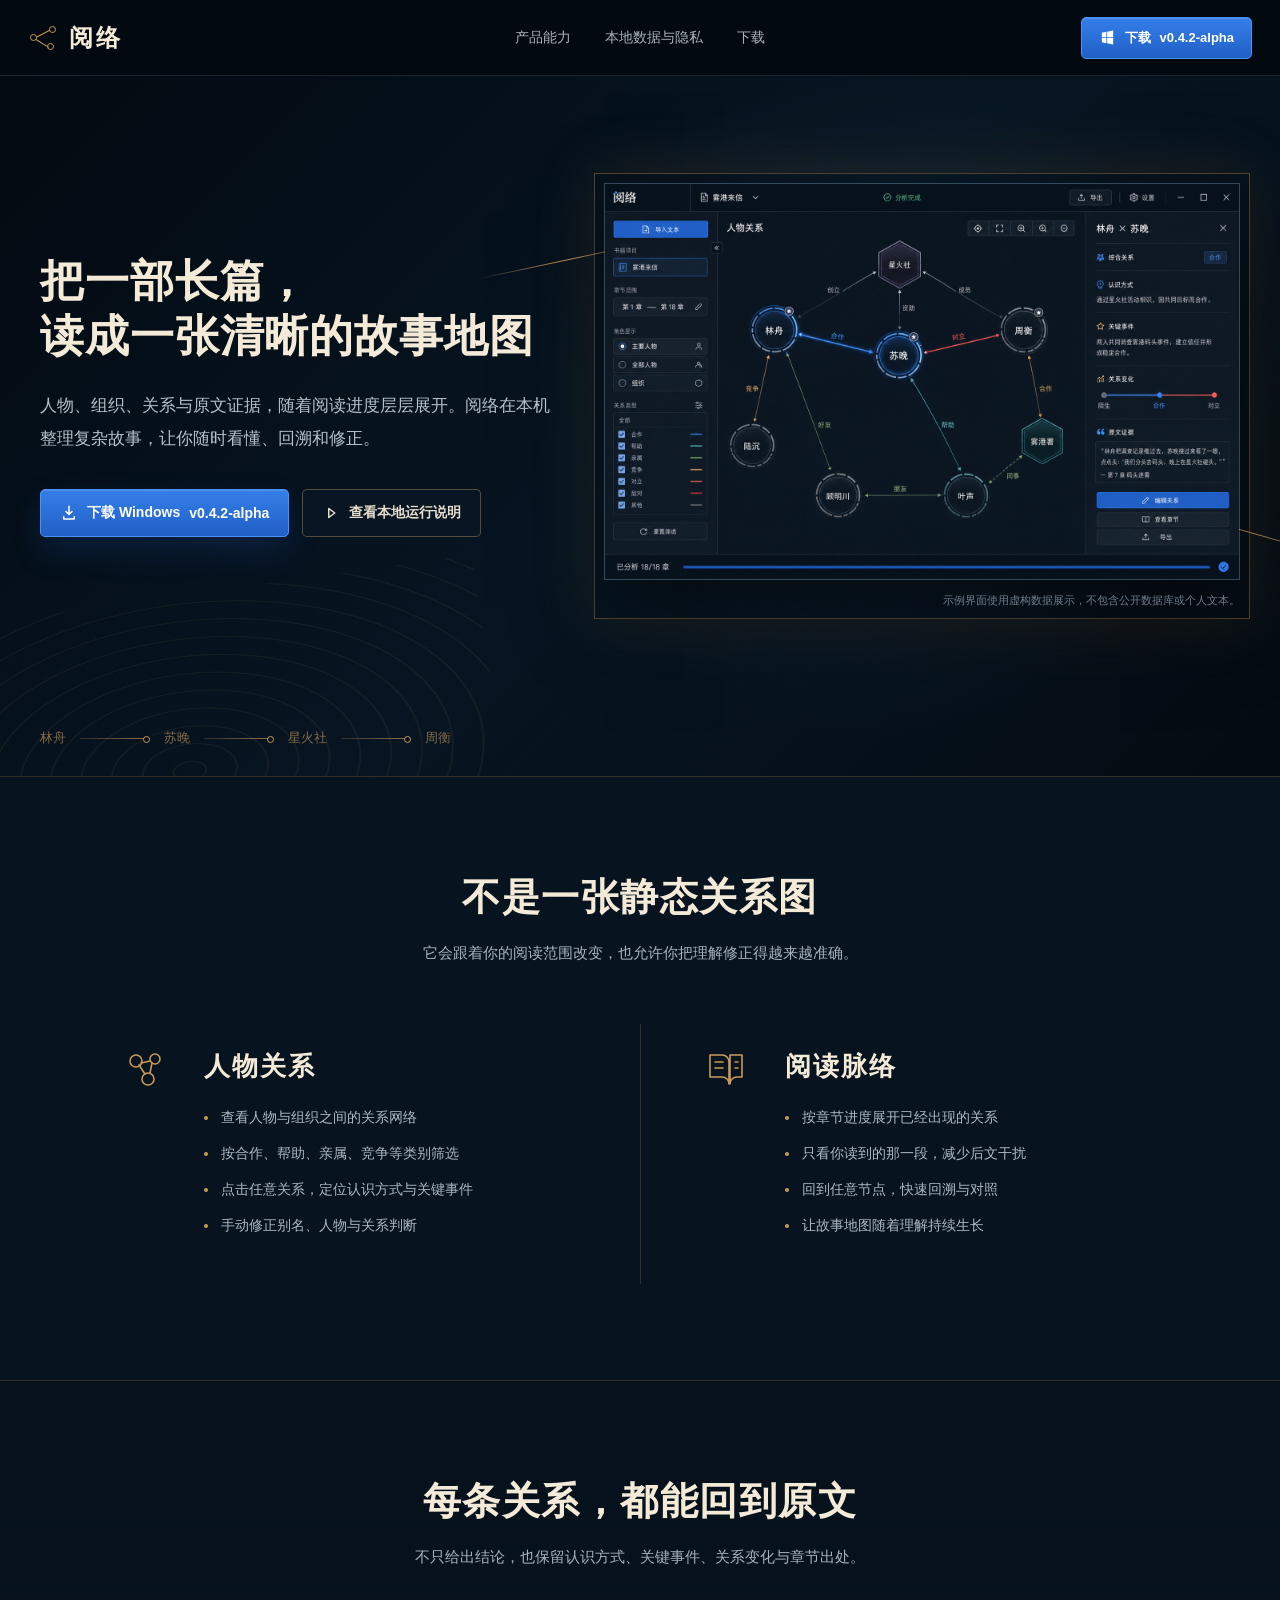
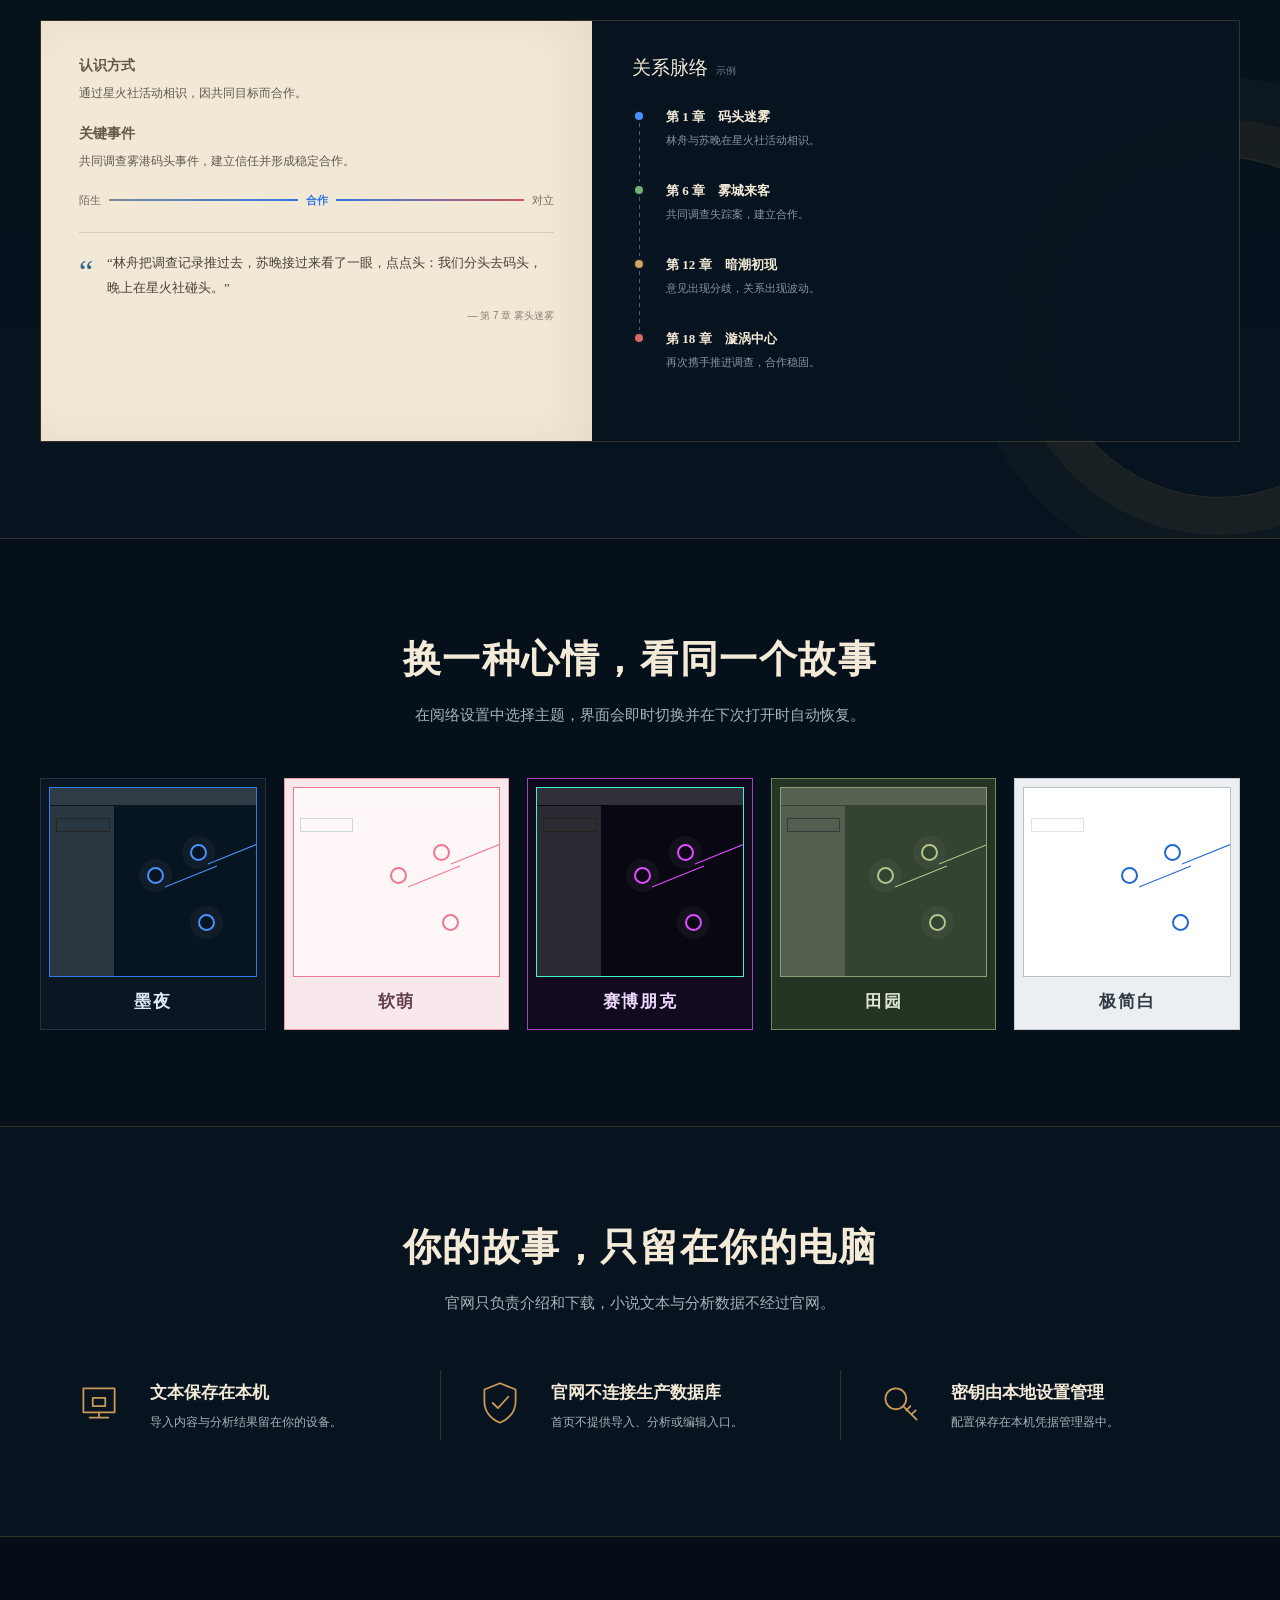
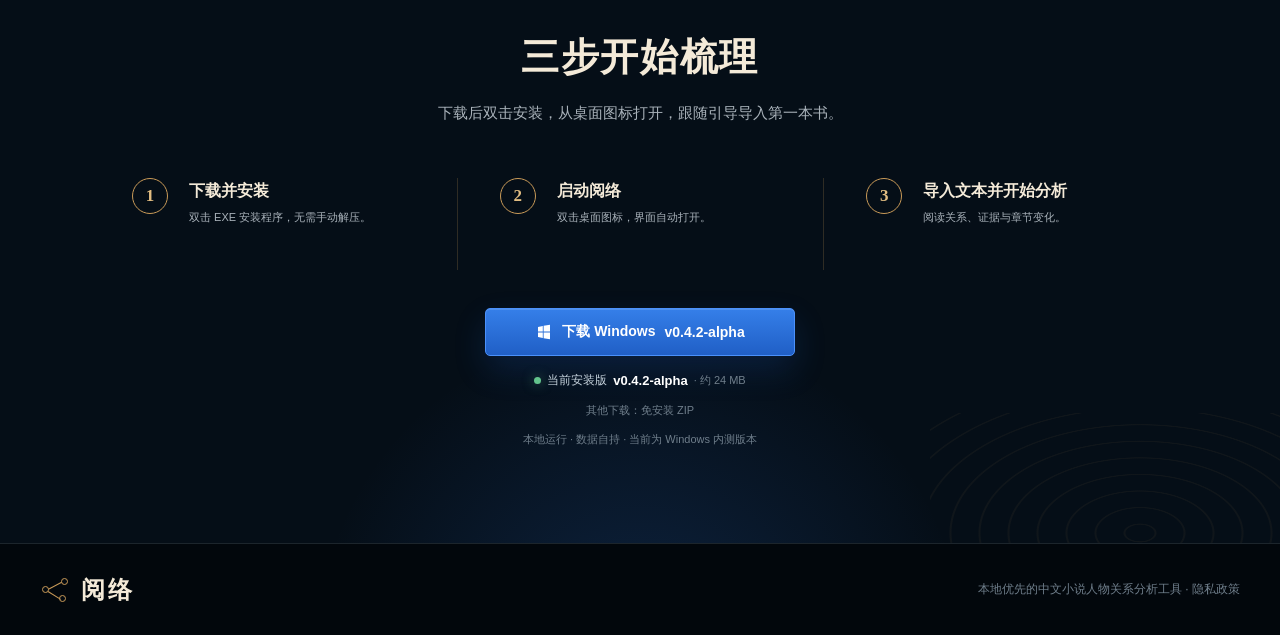
==== commit a5755fd5: "Publish yueluo.net.cn static site" ====
--- a/index.html
+++ b/index.html
@@ -20,7 +20,7 @@
       .hero-grid, .product-stage { min-width: 0; max-width: 100%; }
       .product-stage img { width: 100%; height: auto; display: block; }
     </style>
-    <link rel="stylesheet" href="/styles.css?v=20260920-1">
+    <link rel="stylesheet" href="/styles.css?v=20260920-2">
     <script type="application/ld+json">
       {
         "@context": "https://schema.org",
@@ -28,6 +28,7 @@
         "name": "阅络",
         "applicationCategory": "ProductivityApplication",
         "operatingSystem": "Windows",
+        "softwareVersion": "0.4.2-alpha",
         "description": "本地运行的中文小说人物关系梳理工具，支持关系图浏览、章节进度回溯、原文证据和界面主题。",
         "url": "https://yueluo.net.cn/",
         "downloadUrl": "https://yueluo.net.cn/downloads/阅络安装程序.exe"
@@ -47,7 +48,7 @@
       </nav>
       <a class="header-download" href="https://yueluo.net.cn/downloads/阅络安装程序.exe">
         <svg width="17" height="17" viewBox="0 0 24 24" aria-hidden="true"><path d="M4 5.2 10.4 4v7.4H4V5.2Zm7.5-1.4L20 2.2v9.2h-8.5V3.8ZM4 12.5h6.4V20L4 18.8v-6.3Zm7.5 0H20v9.3l-8.5-1.6v-7.7Z"/></svg>
-        下载 Windows 版
+        下载 <span data-latest-version>v0.4.2-alpha</span>
       </a>
     </header>
 
@@ -60,7 +61,7 @@
             <div class="hero-actions" aria-label="下载与产品介绍">
               <a class="button button-primary" href="https://yueluo.net.cn/downloads/阅络安装程序.exe">
                 <svg width="18" height="18" viewBox="0 0 24 24" aria-hidden="true"><path d="M12 3v11m0 0 4-4m-4 4-4-4M5 17v3h14v-3"/></svg>
-                下载 Windows 内测版
+                下载 Windows <span data-latest-version>v0.4.2-alpha</span>
               </a>
               <a class="button button-secondary" href="#download">
                 <svg width="18" height="18" viewBox="0 0 24 24" aria-hidden="true"><path d="m9 6 8 6-8 6V6Z"/></svg>
@@ -189,8 +190,9 @@
         </ol>
         <a class="button button-primary final-download" href="https://yueluo.net.cn/downloads/阅络安装程序.exe">
           <svg width="18" height="18" viewBox="0 0 24 24" aria-hidden="true"><path d="M4 5.2 10.4 4v7.4H4V5.2Zm7.5-1.4L20 2.2v9.2h-8.5V3.8ZM4 12.5h6.4V20L4 18.8v-6.3Zm7.5 0H20v9.3l-8.5-1.6v-7.7Z"/></svg>
-          下载 Windows 内测版
+          下载 Windows <span data-latest-version>v0.4.2-alpha</span>
         </a>
+        <p class="download-version" aria-live="polite"><span aria-hidden="true"></span>当前安装版 <strong data-latest-version>v0.4.2-alpha</strong><small data-latest-size> · 约 24 MB</small></p>
         <p class="download-note"><a href="https://yueluo.net.cn/downloads/阅络-latest.zip">其他下载：免安装 ZIP</a></p>
         <p class="download-note">本地运行 · 数据自持 · 当前为 Windows 内测版本</p>
       </section>
@@ -203,5 +205,20 @@
       </a>
       <span>本地优先的中文小说人物关系分析工具 · <a href="/privacy.html">隐私政策</a></span>
     </footer>
+    <script>
+      (() => {
+        const installer = '/downloads/阅络安装程序.exe'
+        const versionPattern = /filename="YueluoSetup-v([0-9]+\.[0-9]+\.[0-9]+(?:-[0-9A-Za-z]+(?:\.[0-9A-Za-z]+)*)?)\.exe"/i
+        fetch(installer, { method: 'HEAD', cache: 'no-store' }).then((response) => {
+          if (!response.ok) throw new Error('latest installer unavailable')
+          const match = (response.headers.get('content-disposition') || '').match(versionPattern)
+          if (!match) throw new Error('latest version unavailable')
+          document.querySelectorAll('[data-latest-version]').forEach((element) => { element.textContent = `v${match[1]}` })
+          const bytes = Number(response.headers.get('content-length'))
+          const size = document.querySelector('[data-latest-size]')
+          if (size && Number.isFinite(bytes) && bytes > 0) size.textContent = ` · 约 ${Math.ceil(bytes / 1024 / 1024)} MB`
+        }).catch(() => { /* Keep the packaged release version visible. */ })
+      })()
+    </script>
   </body>
 </html>
--- a/styles.css
+++ b/styles.css
@@ -181,6 +181,10 @@
 .steps p { margin: 7px 0 0; color: var(--muted); font-size: 11px; line-height: 1.6; }
 .final-download { min-width: 310px; }
 .final-download svg { fill: currentColor; stroke: none; }
+.download-version { margin: 16px 0 0; display: flex; align-items: center; justify-content: center; gap: 6px; color: #c5d2dc; font-size: 12px; }
+.download-version > span { width: 7px; height: 7px; border-radius: 50%; background: #63c48c; box-shadow: 0 0 12px rgba(99,196,140,.55); }
+.download-version strong { color: white; font-size: 13px; }
+.download-version small { color: var(--subtle); font-size: 11px; }
 .download-note { margin: 14px 0 0; color: var(--subtle); font-size: 11px; }
 
 .site-footer { min-height: 92px; padding: 0 max(40px, calc((100vw - 1360px) / 2)); display: flex; align-items: center; justify-content: space-between; gap: 24px; color: var(--subtle); background: #02070c; border-top: 1px solid var(--line-cool); font-size: 12px; }
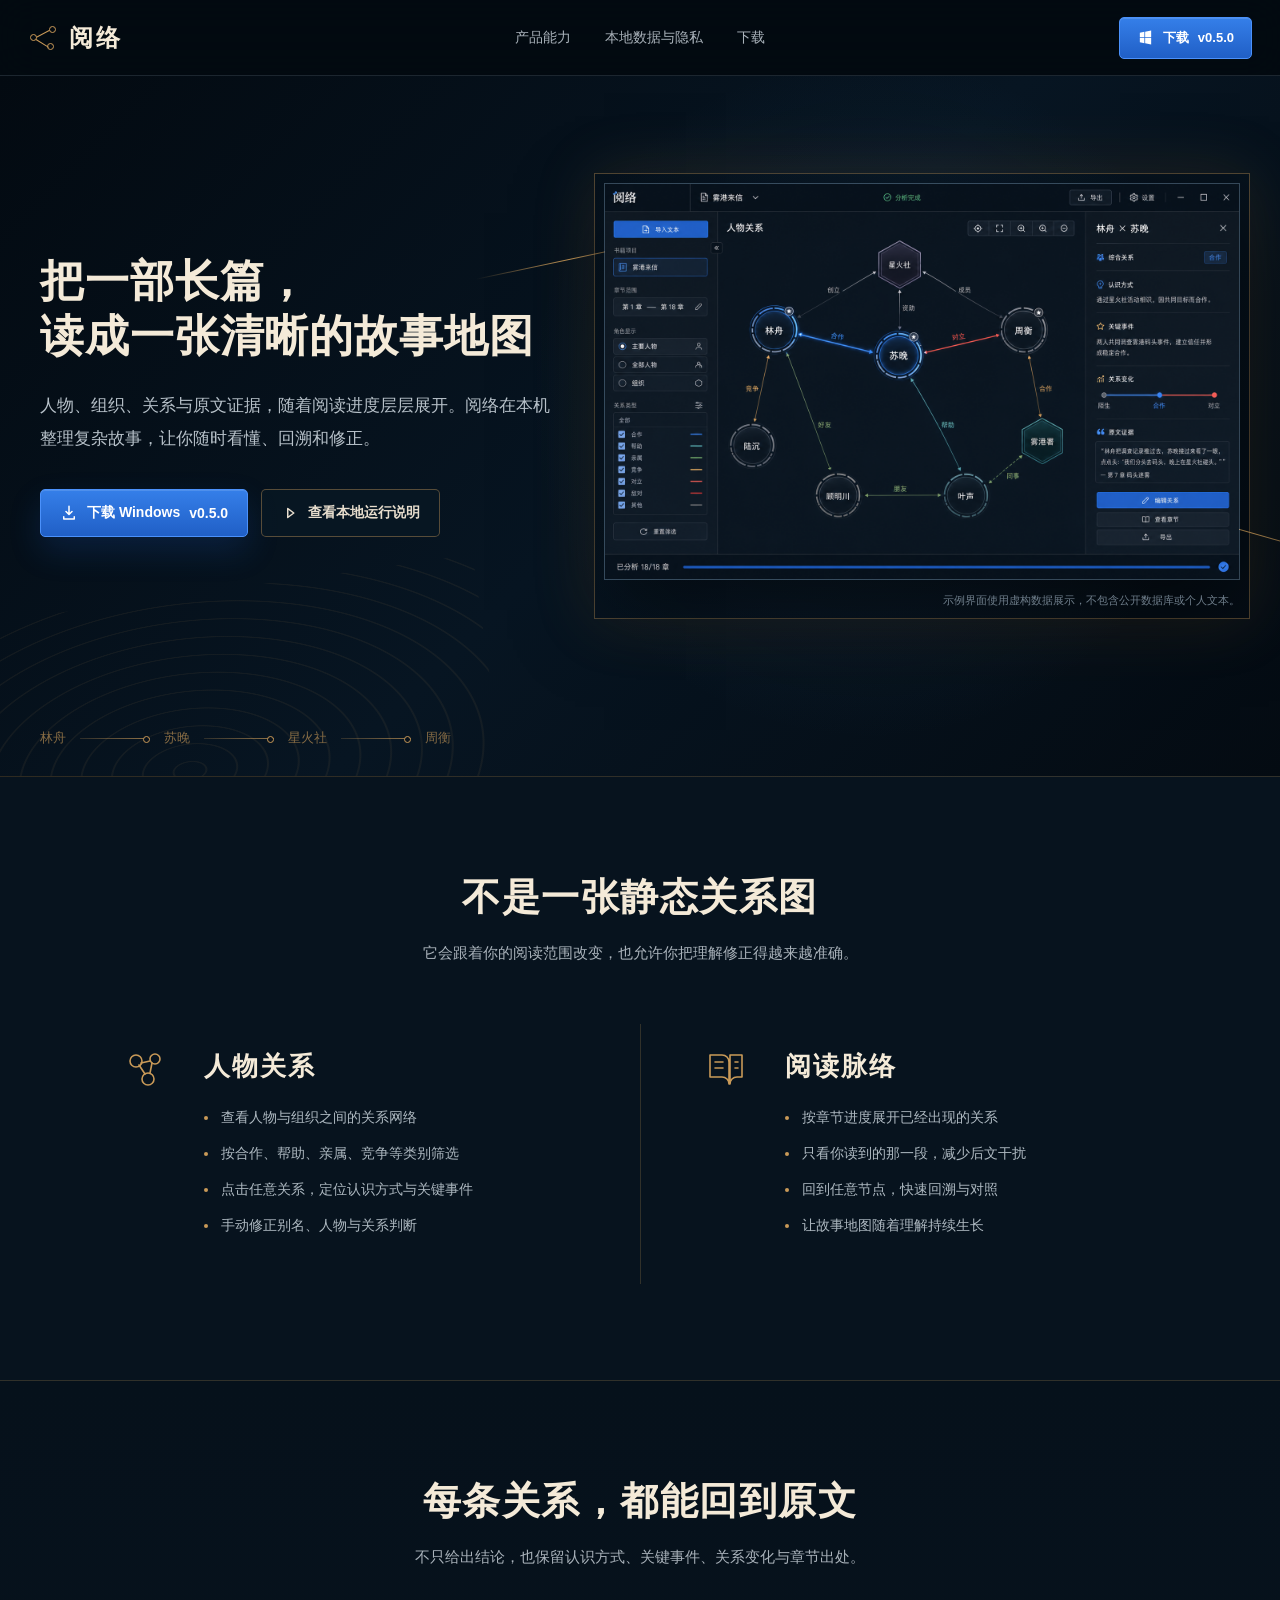
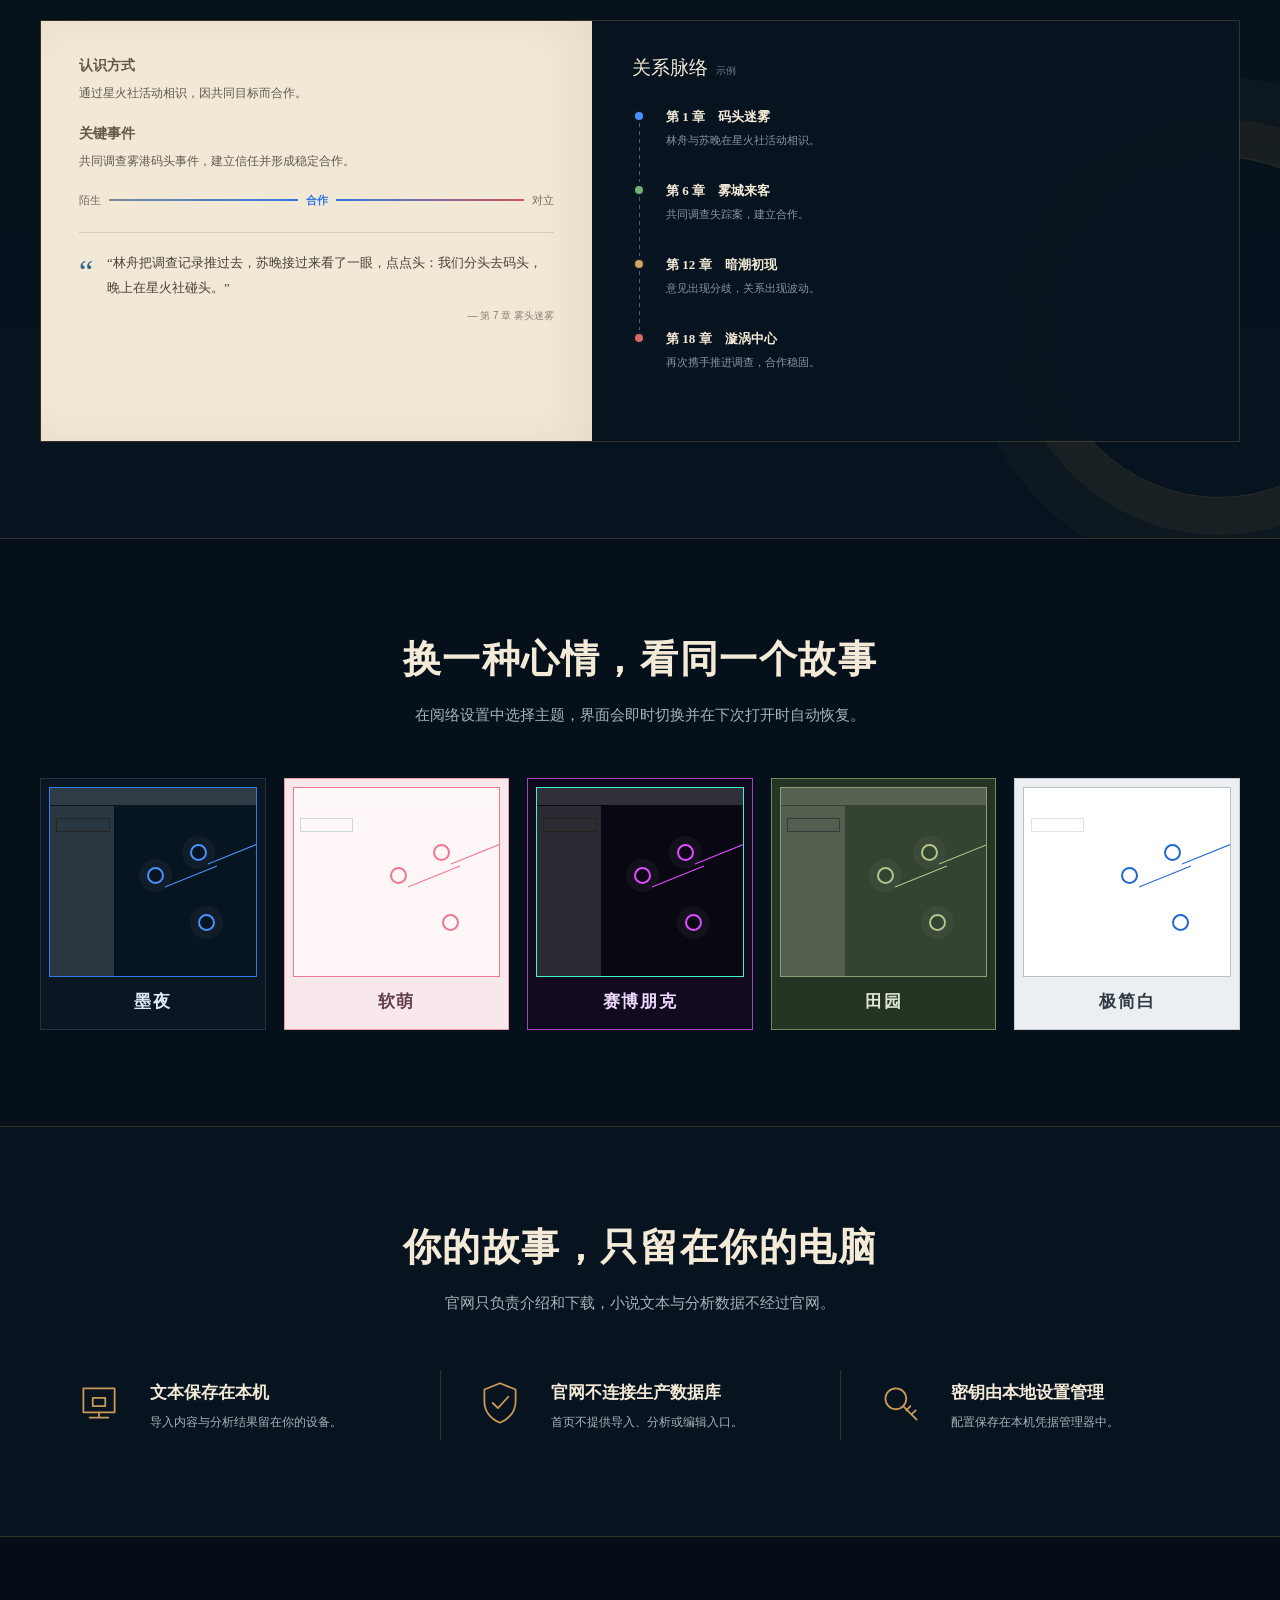
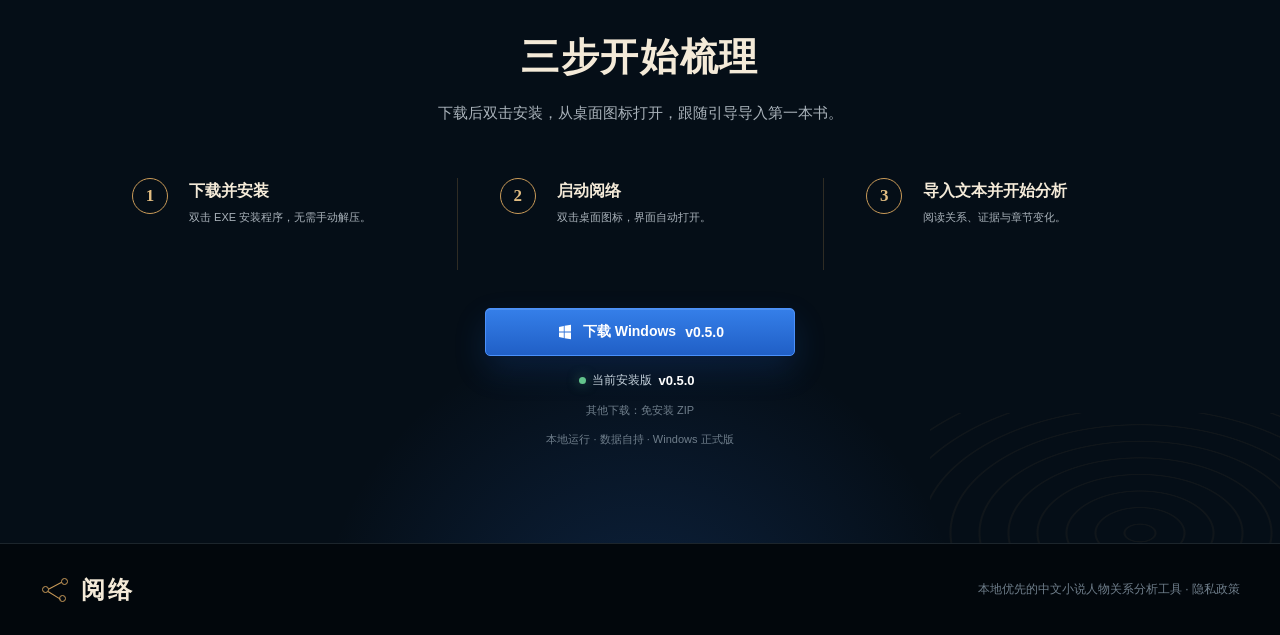
==== commit 23675a50: "Publish yueluo.net.cn static site" ====
--- a/index.html
+++ b/index.html
@@ -28,7 +28,7 @@
         "name": "阅络",
         "applicationCategory": "ProductivityApplication",
         "operatingSystem": "Windows",
-        "softwareVersion": "0.4.2-alpha",
+        "softwareVersion": "0.5.0",
         "description": "本地运行的中文小说人物关系梳理工具，支持关系图浏览、章节进度回溯、原文证据和界面主题。",
         "url": "https://yueluo.net.cn/",
         "downloadUrl": "https://yueluo.net.cn/downloads/阅络安装程序.exe"
@@ -48,7 +48,7 @@
       </nav>
       <a class="header-download" href="https://yueluo.net.cn/downloads/阅络安装程序.exe">
         <svg width="17" height="17" viewBox="0 0 24 24" aria-hidden="true"><path d="M4 5.2 10.4 4v7.4H4V5.2Zm7.5-1.4L20 2.2v9.2h-8.5V3.8ZM4 12.5h6.4V20L4 18.8v-6.3Zm7.5 0H20v9.3l-8.5-1.6v-7.7Z"/></svg>
-        下载 <span data-latest-version>v0.4.2-alpha</span>
+        下载 <span data-latest-version>v0.5.0</span>
       </a>
     </header>
 
@@ -61,7 +61,7 @@
             <div class="hero-actions" aria-label="下载与产品介绍">
               <a class="button button-primary" href="https://yueluo.net.cn/downloads/阅络安装程序.exe">
                 <svg width="18" height="18" viewBox="0 0 24 24" aria-hidden="true"><path d="M12 3v11m0 0 4-4m-4 4-4-4M5 17v3h14v-3"/></svg>
-                下载 Windows <span data-latest-version>v0.4.2-alpha</span>
+                下载 Windows <span data-latest-version>v0.5.0</span>
               </a>
               <a class="button button-secondary" href="#download">
                 <svg width="18" height="18" viewBox="0 0 24 24" aria-hidden="true"><path d="m9 6 8 6-8 6V6Z"/></svg>
@@ -190,11 +190,11 @@
         </ol>
         <a class="button button-primary final-download" href="https://yueluo.net.cn/downloads/阅络安装程序.exe">
           <svg width="18" height="18" viewBox="0 0 24 24" aria-hidden="true"><path d="M4 5.2 10.4 4v7.4H4V5.2Zm7.5-1.4L20 2.2v9.2h-8.5V3.8ZM4 12.5h6.4V20L4 18.8v-6.3Zm7.5 0H20v9.3l-8.5-1.6v-7.7Z"/></svg>
-          下载 Windows <span data-latest-version>v0.4.2-alpha</span>
+          下载 Windows <span data-latest-version>v0.5.0</span>
         </a>
-        <p class="download-version" aria-live="polite"><span aria-hidden="true"></span>当前安装版 <strong data-latest-version>v0.4.2-alpha</strong><small data-latest-size> · 约 24 MB</small></p>
+        <p class="download-version" aria-live="polite"><span aria-hidden="true"></span>当前安装版 <strong data-latest-version>v0.5.0</strong><small data-latest-size></small></p>
         <p class="download-note"><a href="https://yueluo.net.cn/downloads/阅络-latest.zip">其他下载：免安装 ZIP</a></p>
-        <p class="download-note">本地运行 · 数据自持 · 当前为 Windows 内测版本</p>
+        <p class="download-note">本地运行 · 数据自持 · Windows 正式版</p>
       </section>
     </main>
 
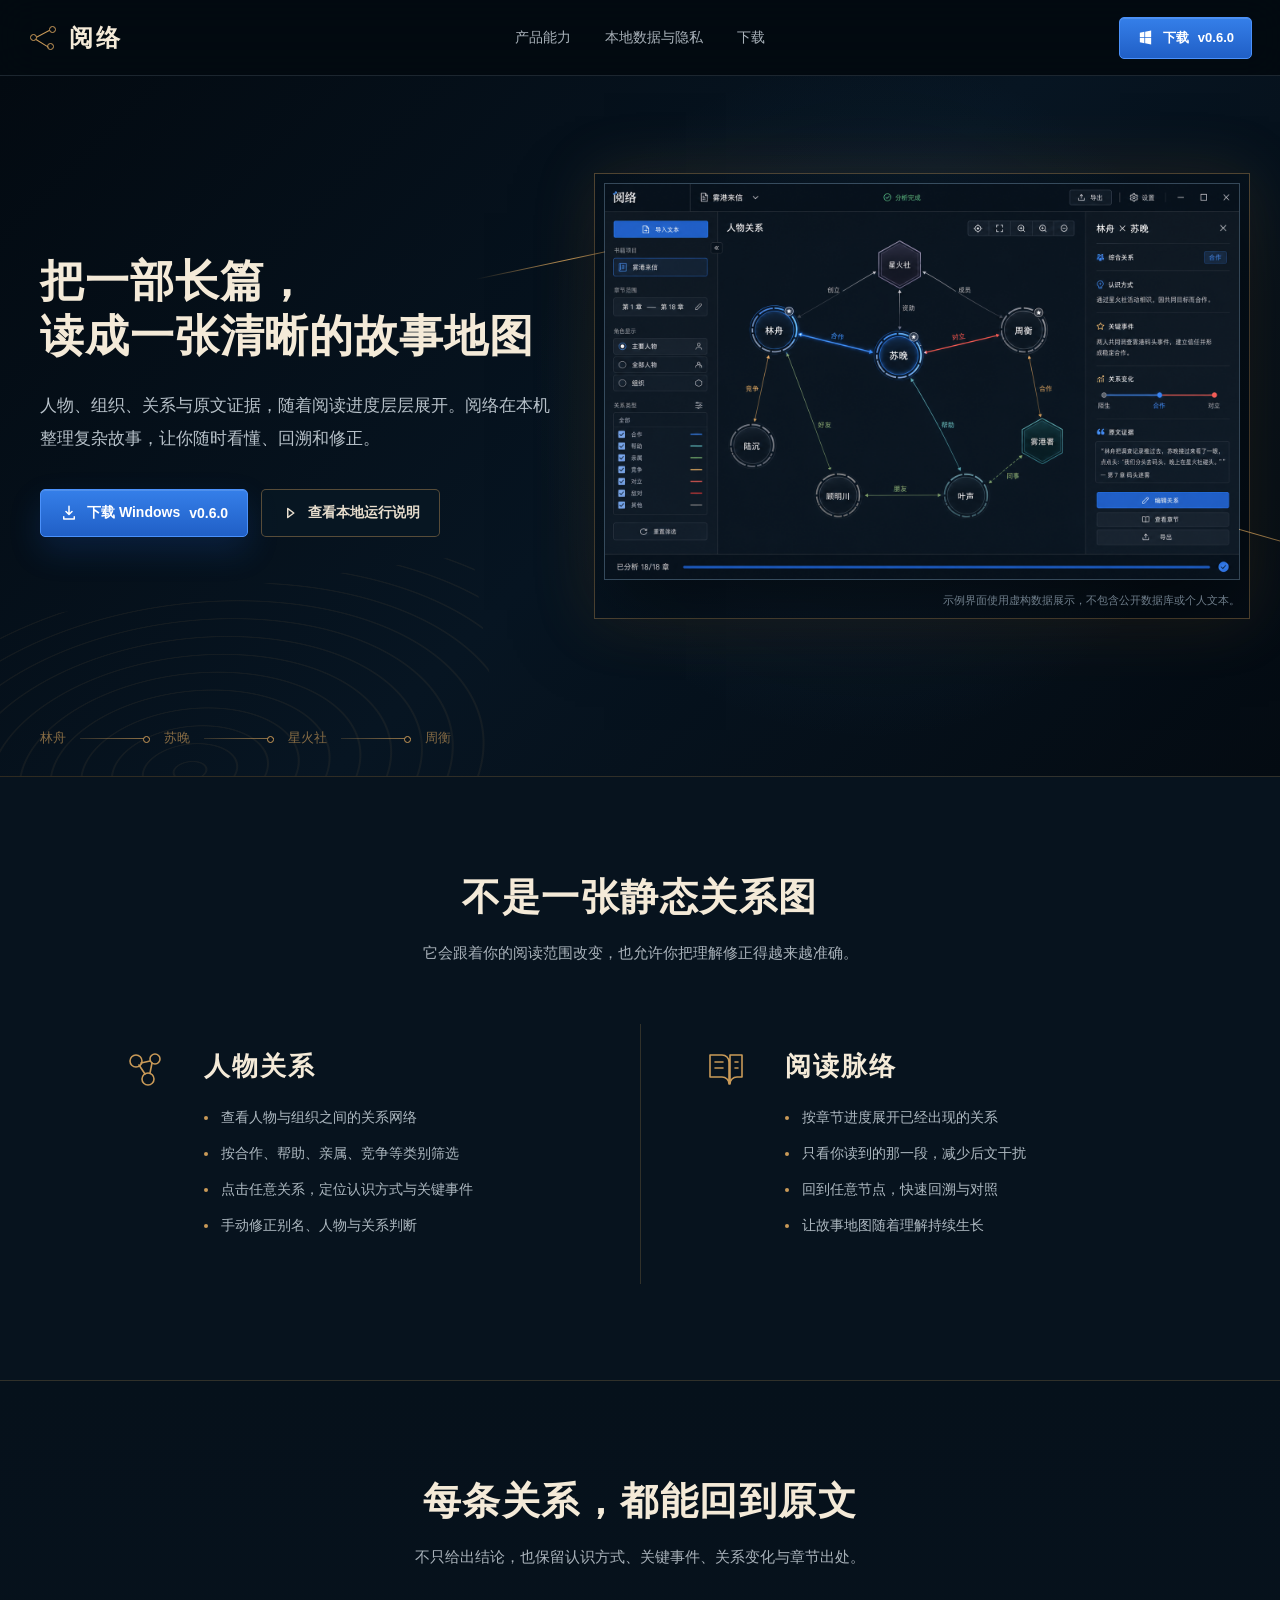
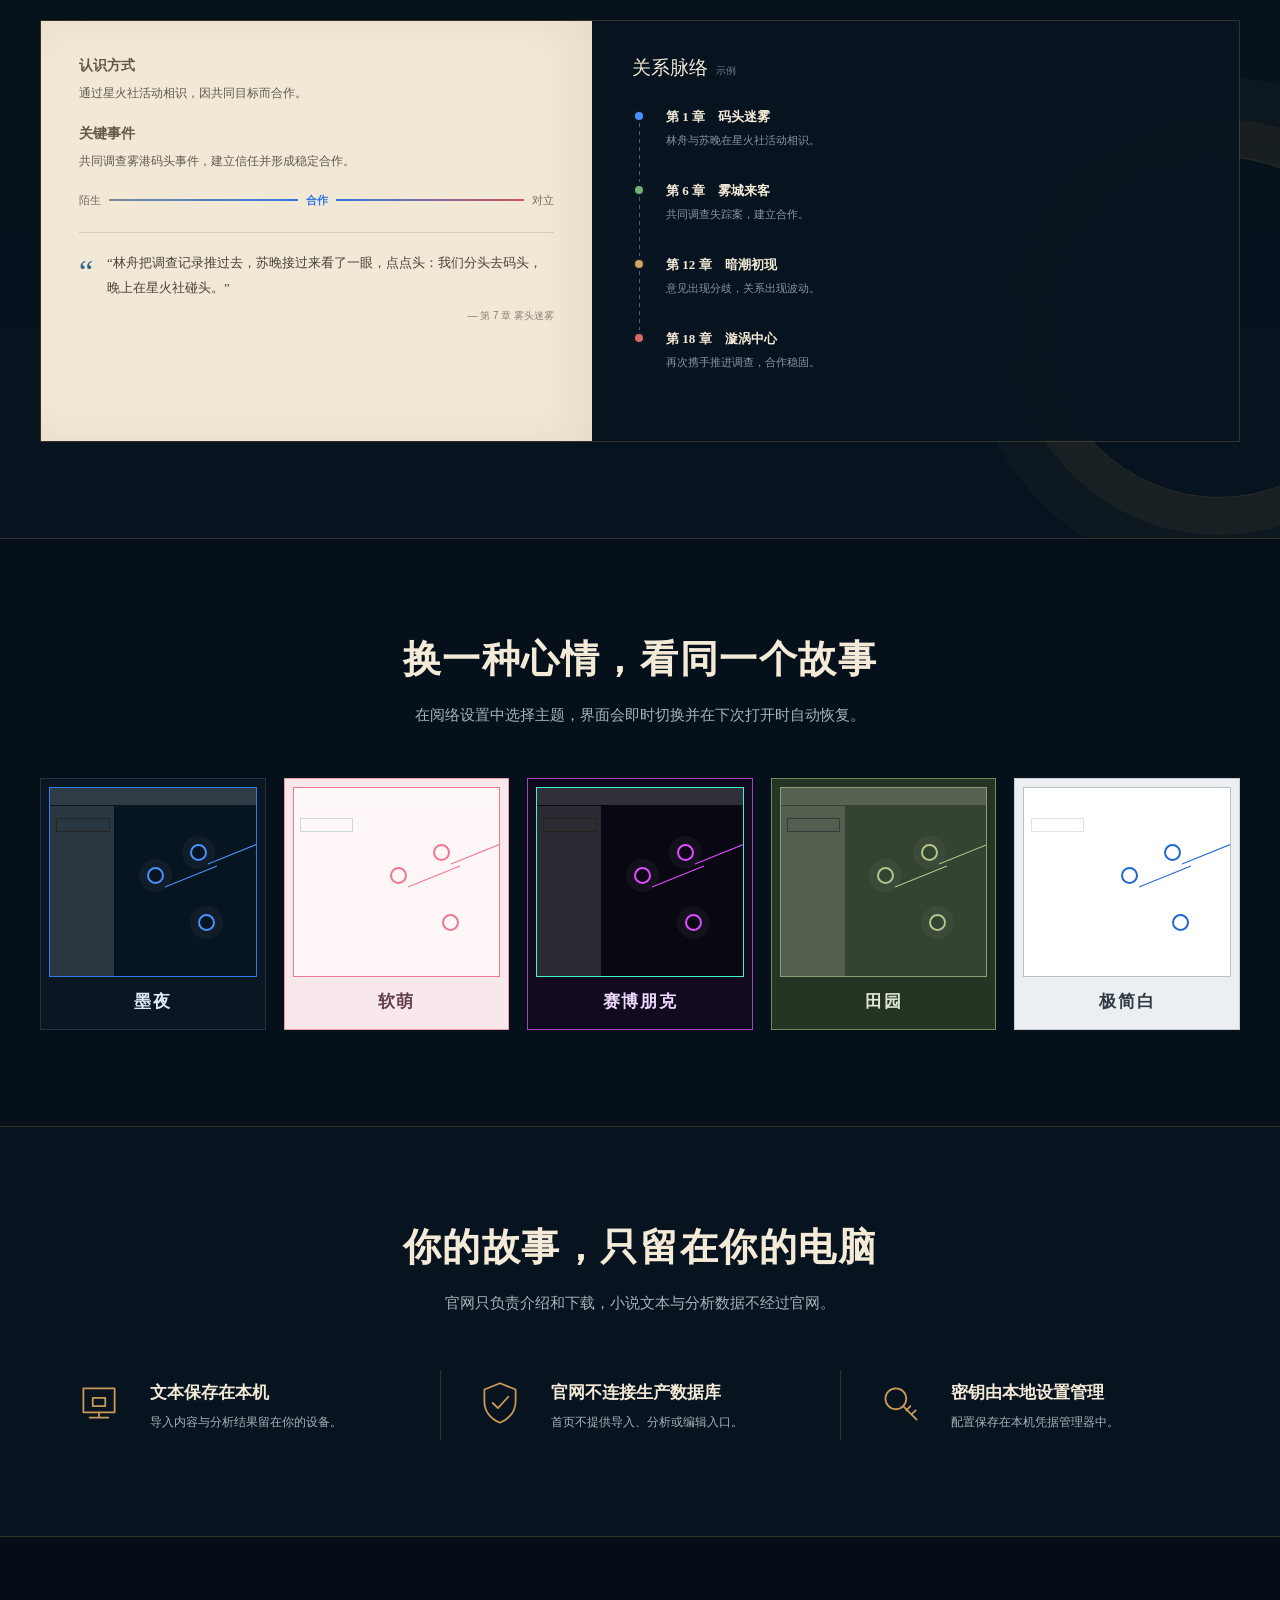
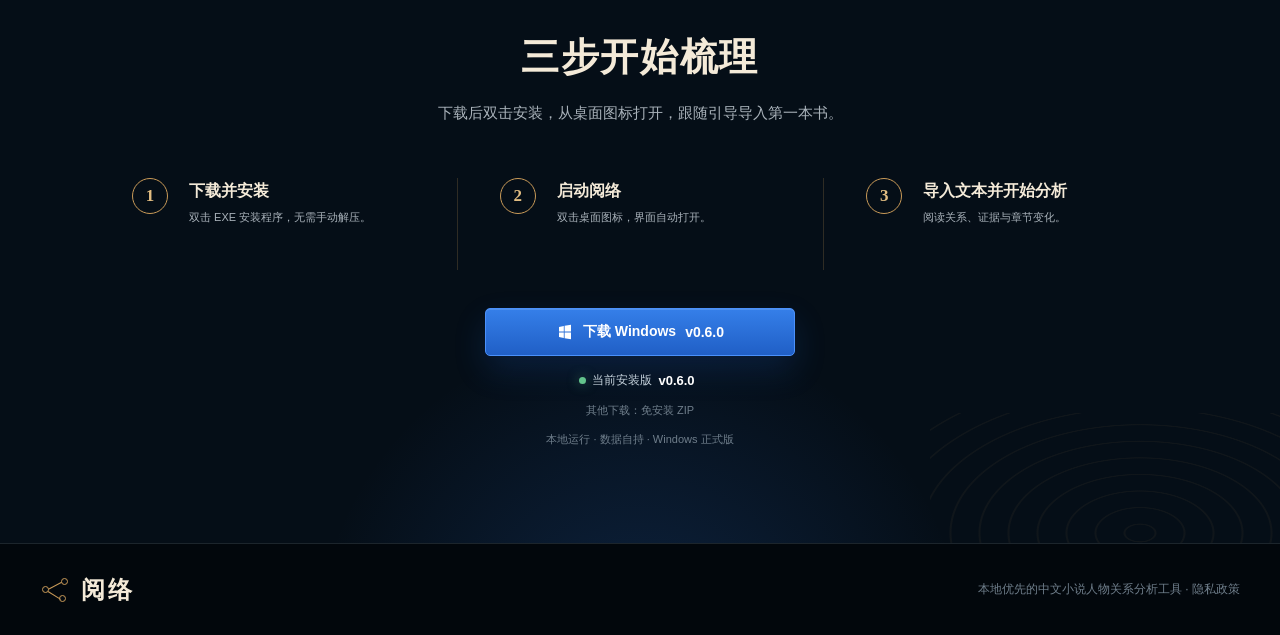
==== commit 1014cd35: "Publish yueluo.net.cn static site" ====
--- a/index.html
+++ b/index.html
@@ -28,7 +28,7 @@
         "name": "阅络",
         "applicationCategory": "ProductivityApplication",
         "operatingSystem": "Windows",
-        "softwareVersion": "0.5.0",
+        "softwareVersion": "0.6.0",
         "description": "本地运行的中文小说人物关系梳理工具，支持关系图浏览、章节进度回溯、原文证据和界面主题。",
         "url": "https://yueluo.net.cn/",
         "downloadUrl": "https://yueluo.net.cn/downloads/阅络安装程序.exe"
@@ -48,7 +48,7 @@
       </nav>
       <a class="header-download" href="https://yueluo.net.cn/downloads/阅络安装程序.exe">
         <svg width="17" height="17" viewBox="0 0 24 24" aria-hidden="true"><path d="M4 5.2 10.4 4v7.4H4V5.2Zm7.5-1.4L20 2.2v9.2h-8.5V3.8ZM4 12.5h6.4V20L4 18.8v-6.3Zm7.5 0H20v9.3l-8.5-1.6v-7.7Z"/></svg>
-        下载 <span data-latest-version>v0.5.0</span>
+        下载 <span data-latest-version>v0.6.0</span>
       </a>
     </header>
 
@@ -61,7 +61,7 @@
             <div class="hero-actions" aria-label="下载与产品介绍">
               <a class="button button-primary" href="https://yueluo.net.cn/downloads/阅络安装程序.exe">
                 <svg width="18" height="18" viewBox="0 0 24 24" aria-hidden="true"><path d="M12 3v11m0 0 4-4m-4 4-4-4M5 17v3h14v-3"/></svg>
-                下载 Windows <span data-latest-version>v0.5.0</span>
+                下载 Windows <span data-latest-version>v0.6.0</span>
               </a>
               <a class="button button-secondary" href="#download">
                 <svg width="18" height="18" viewBox="0 0 24 24" aria-hidden="true"><path d="m9 6 8 6-8 6V6Z"/></svg>
@@ -190,9 +190,9 @@
         </ol>
         <a class="button button-primary final-download" href="https://yueluo.net.cn/downloads/阅络安装程序.exe">
           <svg width="18" height="18" viewBox="0 0 24 24" aria-hidden="true"><path d="M4 5.2 10.4 4v7.4H4V5.2Zm7.5-1.4L20 2.2v9.2h-8.5V3.8ZM4 12.5h6.4V20L4 18.8v-6.3Zm7.5 0H20v9.3l-8.5-1.6v-7.7Z"/></svg>
-          下载 Windows <span data-latest-version>v0.5.0</span>
+          下载 Windows <span data-latest-version>v0.6.0</span>
         </a>
-        <p class="download-version" aria-live="polite"><span aria-hidden="true"></span>当前安装版 <strong data-latest-version>v0.5.0</strong><small data-latest-size></small></p>
+        <p class="download-version" aria-live="polite"><span aria-hidden="true"></span>当前安装版 <strong data-latest-version>v0.6.0</strong><small data-latest-size></small></p>
         <p class="download-note"><a href="https://yueluo.net.cn/downloads/阅络-latest.zip">其他下载：免安装 ZIP</a></p>
         <p class="download-note">本地运行 · 数据自持 · Windows 正式版</p>
       </section>
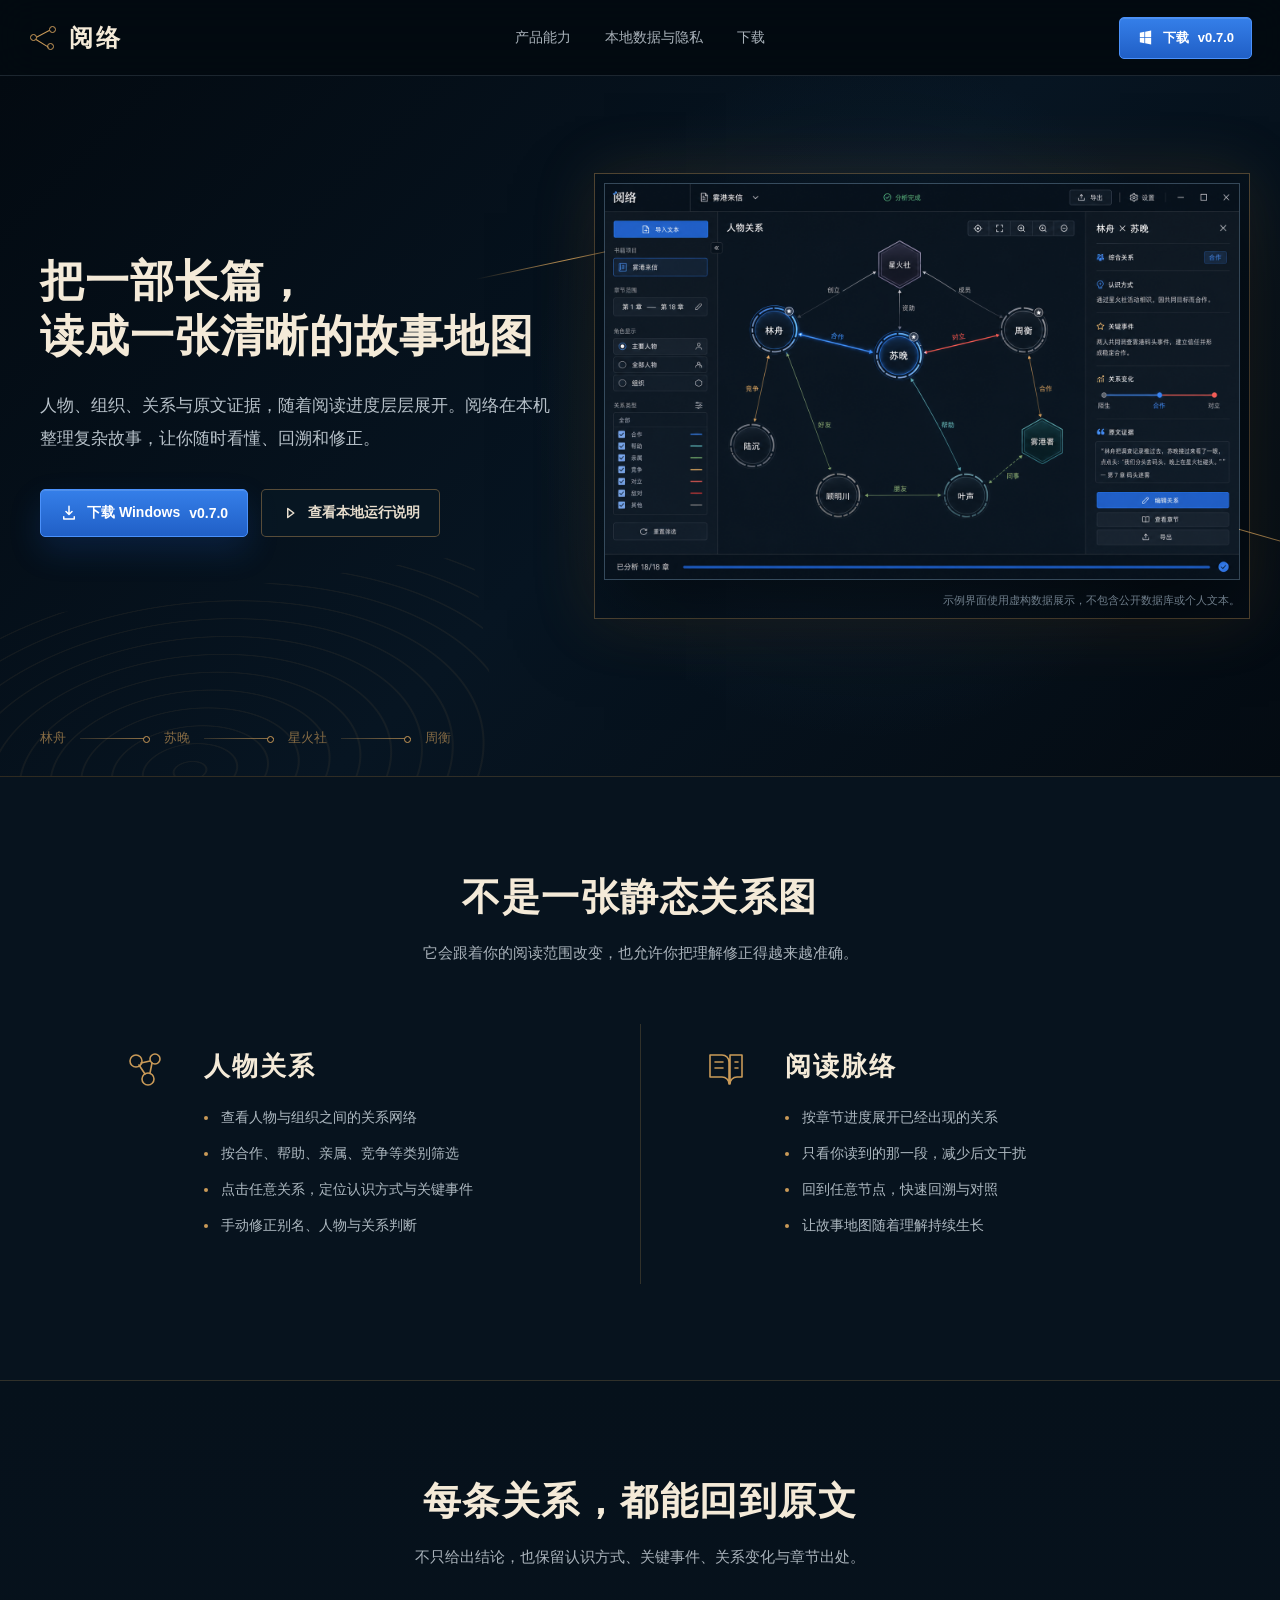
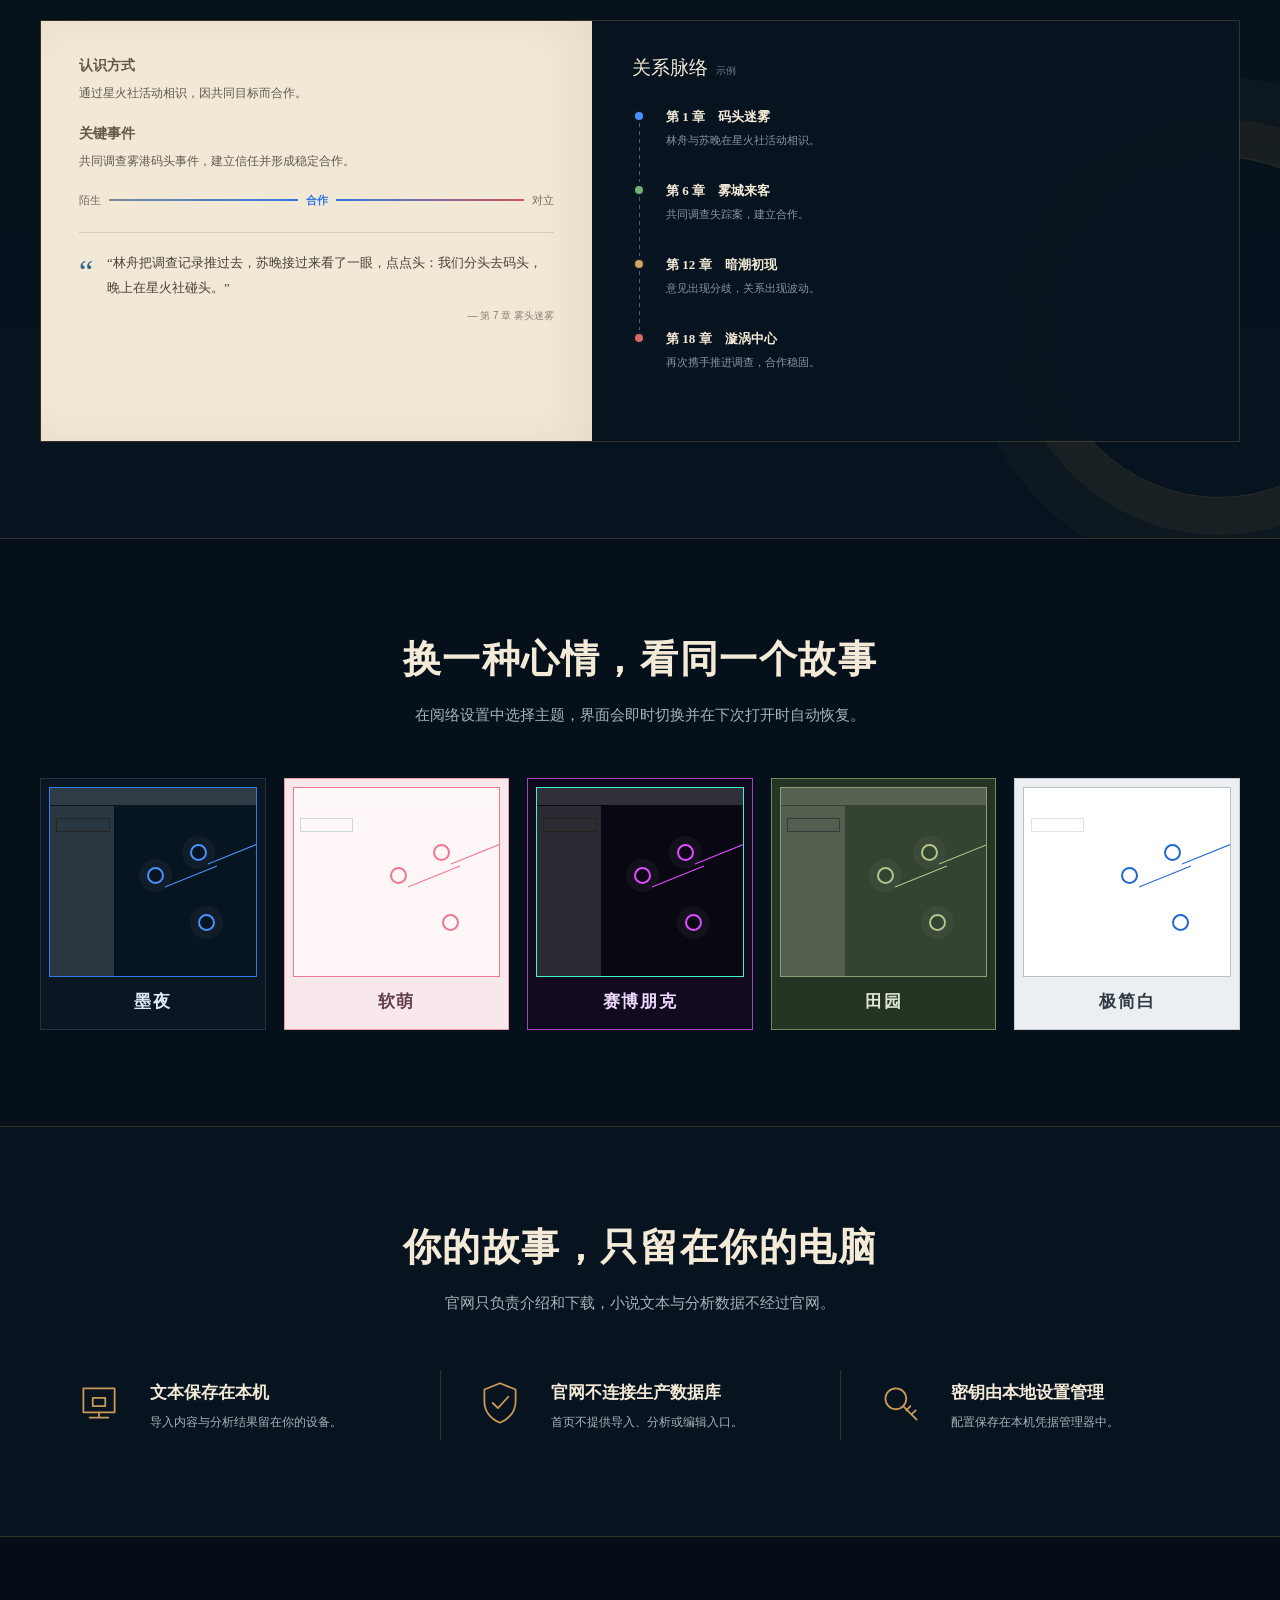
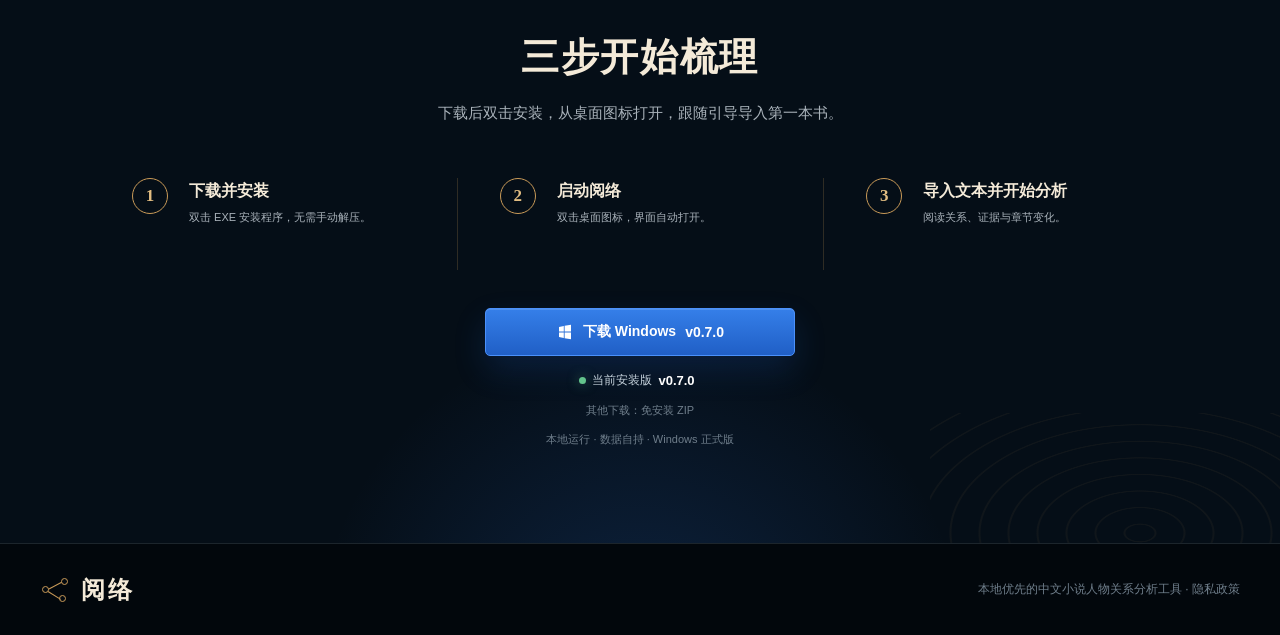
==== commit 06420892: "Publish yueluo.net.cn static site" ====
--- a/index.html
+++ b/index.html
@@ -28,7 +28,7 @@
         "name": "阅络",
         "applicationCategory": "ProductivityApplication",
         "operatingSystem": "Windows",
-        "softwareVersion": "0.6.0",
+        "softwareVersion": "0.7.0",
         "description": "本地运行的中文小说人物关系梳理工具，支持关系图浏览、章节进度回溯、原文证据和界面主题。",
         "url": "https://yueluo.net.cn/",
         "downloadUrl": "https://yueluo.net.cn/downloads/阅络安装程序.exe"
@@ -48,7 +48,7 @@
       </nav>
       <a class="header-download" href="https://yueluo.net.cn/downloads/阅络安装程序.exe">
         <svg width="17" height="17" viewBox="0 0 24 24" aria-hidden="true"><path d="M4 5.2 10.4 4v7.4H4V5.2Zm7.5-1.4L20 2.2v9.2h-8.5V3.8ZM4 12.5h6.4V20L4 18.8v-6.3Zm7.5 0H20v9.3l-8.5-1.6v-7.7Z"/></svg>
-        下载 <span data-latest-version>v0.6.0</span>
+        下载 <span data-latest-version>v0.7.0</span>
       </a>
     </header>
 
@@ -61,7 +61,7 @@
             <div class="hero-actions" aria-label="下载与产品介绍">
               <a class="button button-primary" href="https://yueluo.net.cn/downloads/阅络安装程序.exe">
                 <svg width="18" height="18" viewBox="0 0 24 24" aria-hidden="true"><path d="M12 3v11m0 0 4-4m-4 4-4-4M5 17v3h14v-3"/></svg>
-                下载 Windows <span data-latest-version>v0.6.0</span>
+                下载 Windows <span data-latest-version>v0.7.0</span>
               </a>
               <a class="button button-secondary" href="#download">
                 <svg width="18" height="18" viewBox="0 0 24 24" aria-hidden="true"><path d="m9 6 8 6-8 6V6Z"/></svg>
@@ -190,9 +190,9 @@
         </ol>
         <a class="button button-primary final-download" href="https://yueluo.net.cn/downloads/阅络安装程序.exe">
           <svg width="18" height="18" viewBox="0 0 24 24" aria-hidden="true"><path d="M4 5.2 10.4 4v7.4H4V5.2Zm7.5-1.4L20 2.2v9.2h-8.5V3.8ZM4 12.5h6.4V20L4 18.8v-6.3Zm7.5 0H20v9.3l-8.5-1.6v-7.7Z"/></svg>
-          下载 Windows <span data-latest-version>v0.6.0</span>
+          下载 Windows <span data-latest-version>v0.7.0</span>
         </a>
-        <p class="download-version" aria-live="polite"><span aria-hidden="true"></span>当前安装版 <strong data-latest-version>v0.6.0</strong><small data-latest-size></small></p>
+        <p class="download-version" aria-live="polite"><span aria-hidden="true"></span>当前安装版 <strong data-latest-version>v0.7.0</strong><small data-latest-size></small></p>
         <p class="download-note"><a href="https://yueluo.net.cn/downloads/阅络-latest.zip">其他下载：免安装 ZIP</a></p>
         <p class="download-note">本地运行 · 数据自持 · Windows 正式版</p>
       </section>
